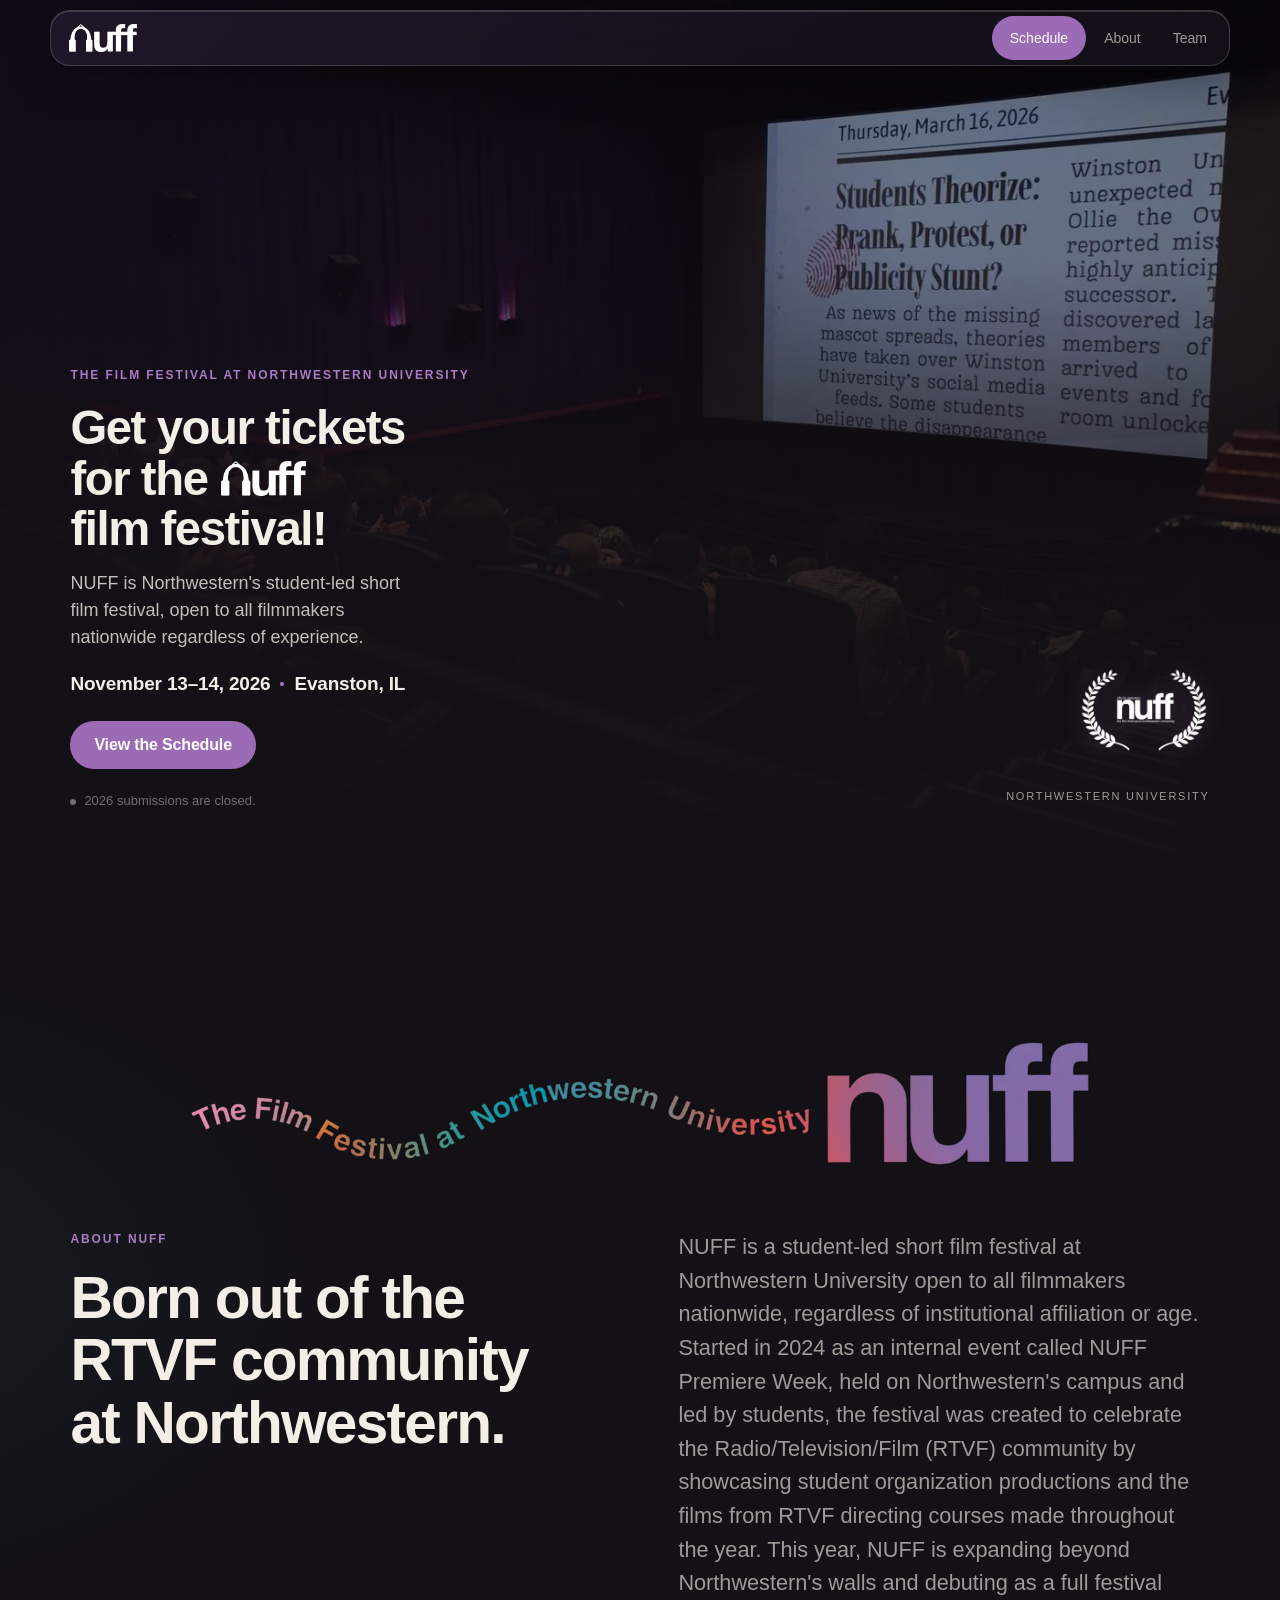
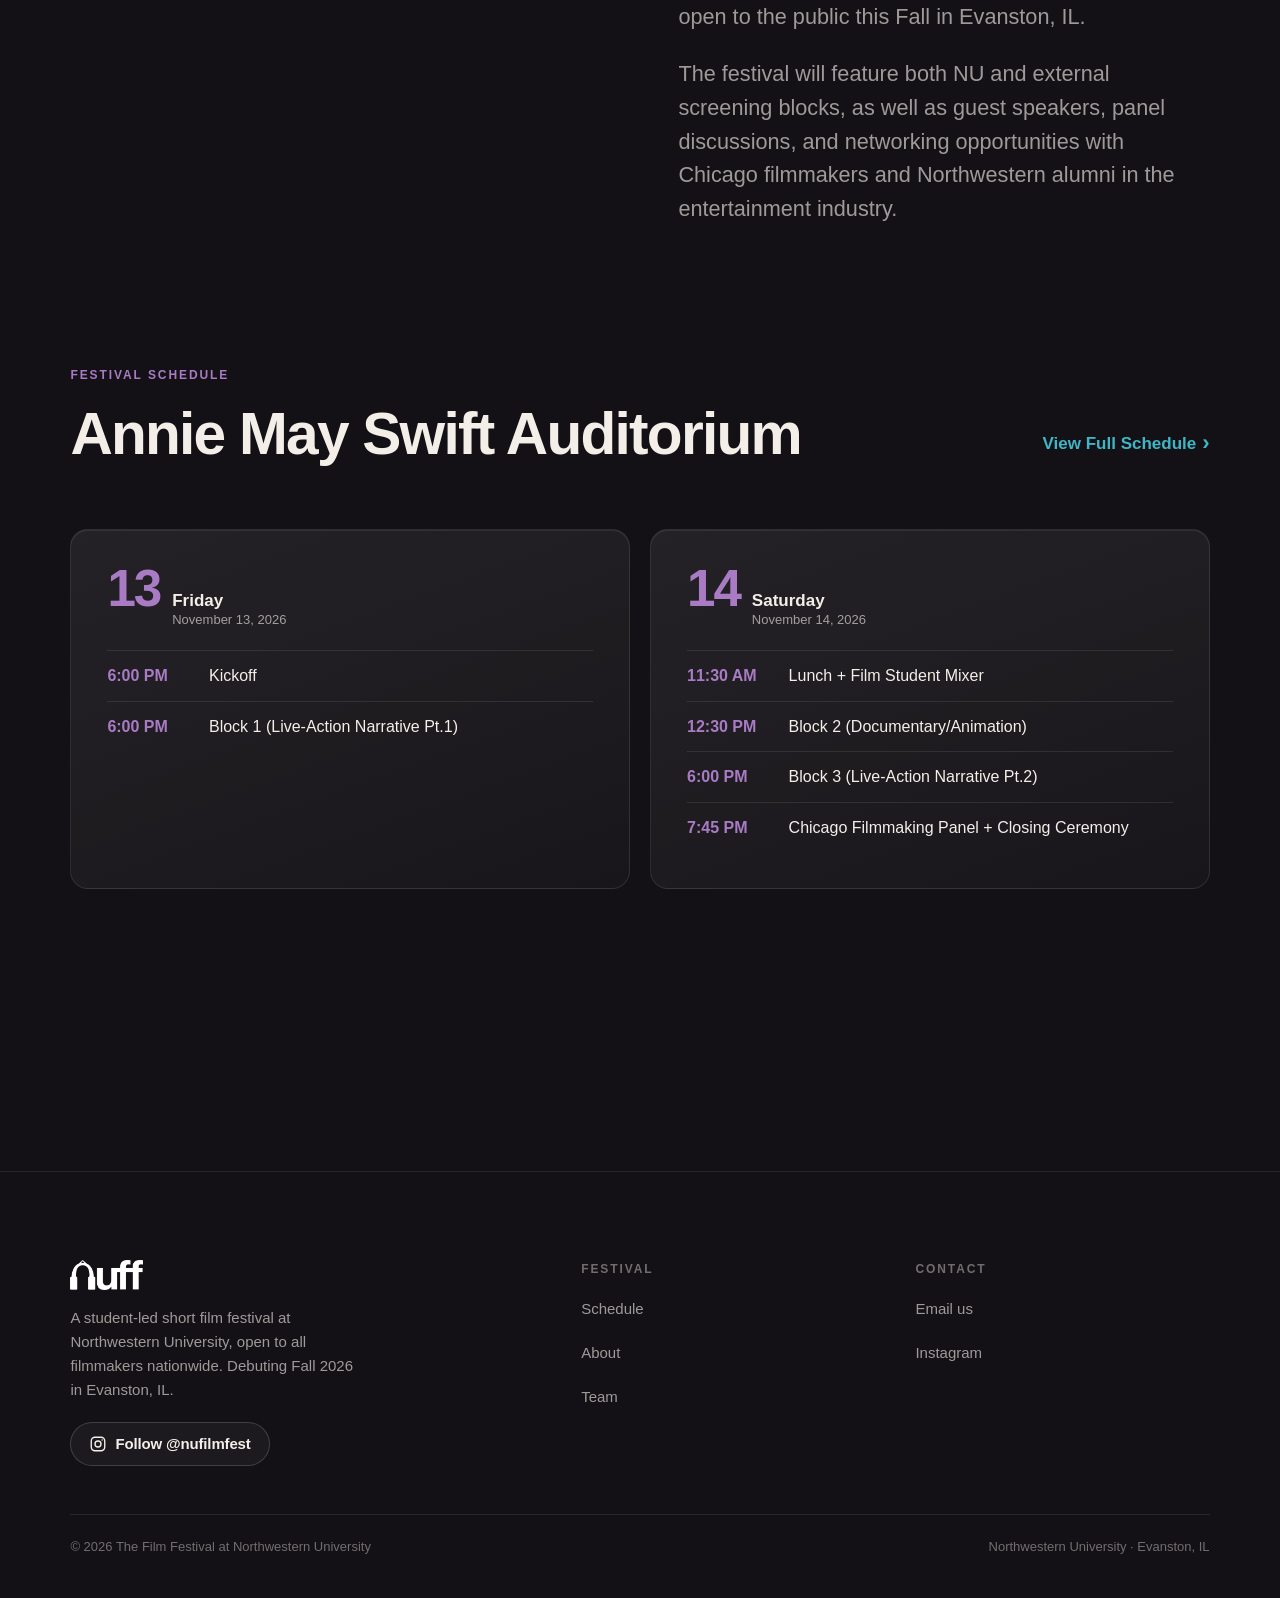
==== index.html @ 453975ce "new schedule updated" ====
<!DOCTYPE html>
<html lang="en">
<head>
  <meta charset="UTF-8">
  <meta name="viewport" content="width=device-width, initial-scale=1, viewport-fit=cover">
  <title>NUFF 2026 | Nov 13–14</title>
  <meta name="description" content="Join us at Northwestern for two days of short films, conversations, and emerging voices. November 13–14, 2026 · Evanston, IL">
  <meta name="theme-color" content="#141116">
  <meta name="color-scheme" content="dark">
  <link rel="canonical" href="https://nufilmfest.com/">
  <meta property="og:type" content="website">
  <meta property="og:site_name" content="NUFF — The Film Festival at Northwestern">
  <meta property="og:title" content="NUFF 2026 | Nov 13–14">
  <meta property="og:description" content="Join us at Northwestern for two days of short films, conversations, and emerging voices. November 13–14, 2026 · Evanston, IL">
  <meta property="og:url" content="https://nufilmfest.com/">
  <meta property="og:image" content="https://nufilmfest.com/assets/img/og-image.jpg">
  <meta property="og:image:width" content="1200">
  <meta property="og:image:height" content="630">
  <meta name="twitter:card" content="summary_large_image">
  <link rel="icon" href="assets/img/favicon.ico" sizes="any">
  <link rel="icon" type="image/png" sizes="32x32" href="assets/img/favicon-32.png">
  <link rel="icon" type="image/png" sizes="16x16" href="assets/img/favicon-16.png">
  <link rel="apple-touch-icon" href="assets/img/apple-touch-icon.png">
  <link rel="stylesheet" href="assets/css/site.css">
  <script>(function(d){d.classList.add('js');setTimeout(function(){if(!d.classList.contains('reveal-ready'))d.classList.add('reveal-safe')},2500)})(document.documentElement);</script>
  <script src="assets/js/site.js" defer></script>
</head>
<body>
<a class="skip-link" href="#main">Skip to content</a>
<header>
  <nav class="site-nav glass" aria-label="Main">
    <a class="nav-logo" href="./" aria-label="NUFF home"><img src="assets/img/nuff-logo-white.png" alt="NUFF" width="68" height="28"></a>
    <ul class="nav-links">
      <li><a href="schedule/" class="nav-cta">Schedule</a></li>
      <li><a href="#about">About</a></li>
      <li><a href="team/">Team</a></li>
    </ul>
    <div class="nav-mobile">
      <a class="nav-cta" href="schedule/">Schedule</a>
      <button class="menu-btn" type="button" aria-expanded="false" aria-controls="menu-panel" aria-label="Open menu"><span class="menu-icon" aria-hidden="true"></span></button>
    </div>
  </nav>
  <div class="menu-panel glass" id="menu-panel" hidden>
    <ul>
      <li><a href="./" aria-current="page">Home</a></li>
      <li><a href="schedule/">Schedule</a></li>
      <li><a href="#about">About</a></li>
      <li><a href="team/">Team</a></li>
    </ul>
  </div>
</header>
<main id="main">
  <section class="hero" aria-labelledby="hero-title">
    <div class="hero-media">
      <picture>
        <source type="image/webp" srcset="assets/img/hero-800.webp 800w, assets/img/hero-1400.webp 1400w, assets/img/hero-2200.webp 2200w" sizes="100vw">
        <img src="assets/img/hero-1400.jpg" alt="" width="1400" height="935" fetchpriority="high" decoding="async">
      </picture>
    </div>
    <div class="wrap hero-inner">
      <div>
        <p class="eyebrow">The Film Festival at Northwestern University</p>
        <h1 class="display" id="hero-title">Get your tickets for the <img class="h1-logo" src="assets/img/nuff-logo-white.png" alt="NUFF" width="268" height="110"> film festival!</h1>
        <p class="lead">NUFF is Northwestern's student-led short film festival, open to all filmmakers nationwide regardless of experience.</p>
        <p class="hero-when"><span>November 13–14, 2026</span><span class="dot" aria-hidden="true"></span><span>Evanston, IL</span></p>
        <div class="btn-row">
          <a class="btn btn-primary" href="schedule/">View the Schedule</a>
        </div>
        <p class="hero-notice">2026 submissions are closed.</p>
      </div>
      <div class="hero-badge" aria-hidden="true">
        <img src="assets/img/nuff-selection-white.png" alt="" width="300" height="300">
        <p>Northwestern University</p>
      </div>
    </div>
  </section>

  <section class="section" id="about" aria-labelledby="about-title">
    <div class="wrap">
      <picture class="reveal">
        <source type="image/webp" srcset="assets/img/ombre-graphic-1400.webp">
        <img class="about-graphic" src="assets/img/ombre-graphic-1400.png" alt="The Film Festival at Northwestern University" width="1400" height="195" loading="lazy" decoding="async">
      </picture>
      <div class="split">
        <div class="reveal">
          <p class="eyebrow">About NUFF</p>
          <h2 class="h2" id="about-title">Born out of the RTVF community at Northwestern.</h2>
        </div>
        <div class="about-copy reveal" style="--i:1">
          <p>NUFF is a student-led short film festival at Northwestern University open to all filmmakers nationwide, regardless of institutional affiliation or age. Started in 2024 as an internal event called NUFF Premiere Week, held on Northwestern's campus and led by students, the festival was created to celebrate the Radio/Television/Film (RTVF) community by showcasing student organization productions and the films from RTVF directing courses made throughout the year. This year, NUFF is expanding beyond Northwestern's walls and debuting as a full festival open to the public this Fall in Evanston, IL.</p>
          <p>The festival will feature both NU and external screening blocks, as well as guest speakers, panel discussions, and networking opportunities with Chicago filmmakers and Northwestern alumni in the entertainment industry.</p>
        </div>
      </div>
    </div>
  </section>

  <section class="section" aria-labelledby="sched-title">
    <div class="wrap">
      <div class="section-head">
        <div class="reveal">
          <p class="eyebrow">Festival Schedule</p>
          <h2 class="h2" id="sched-title">Annie May Swift Auditorium</h2>
        </div>
        <a class="link-arrow reveal" href="schedule/">View Full Schedule</a>
      </div>
      <div class="preview-days">
      <article class="preview-day glass-flat reveal" style="--i:0">
        <h3><span class="date-num">13</span><span class="date-txt">Friday<small>November 13, 2026</small></span></h3>
        <ol class="mini-agenda">
          <li><time>6:00 PM</time><span>Kickoff</span></li>
          <li><time>6:00 PM</time><span>Block 1 (Live-Action Narrative Pt.1)</span></li>
        </ol>
      </article>
      <article class="preview-day glass-flat reveal" style="--i:1">
        <h3><span class="date-num">14</span><span class="date-txt">Saturday<small>November 14, 2026</small></span></h3>
        <ol class="mini-agenda">
          <li><time>11:30 AM</time><span>Lunch + Film Student Mixer</span></li>
          <li><time>12:30 PM</time><span>Block 2 (Documentary/<wbr>Animation)</span></li>
          <li><time>6:00 PM</time><span>Block 3 (Live-Action Narrative Pt.2)</span></li>
          <li><time>7:45 PM</time><span>Chicago Filmmaking Panel + Closing Ceremony</span></li>
        </ol>
      </article>
      </div>
    </div>
  </section>
</main>
<footer class="site-footer">
  <div class="wrap">
    <div class="footer-grid">
      <div class="footer-brand">
        <img src="assets/img/nuff-logo-white.png" alt="NUFF" width="73" height="30" loading="lazy">
        <p>A student-led short film festival at Northwestern University, open to all filmmakers nationwide. Debuting Fall 2026 in Evanston, IL.</p>
        <a class="btn btn-ghost btn-small" href="https://instagram.com/nufilmfest" target="_blank" rel="noopener"><svg class="insta-icon" viewBox="0 0 24 24" fill="none" stroke="currentColor" stroke-width="1.8" aria-hidden="true"><rect x="3" y="3" width="18" height="18" rx="5"/><circle cx="12" cy="12" r="4"/><circle cx="17.5" cy="6.5" r="1" fill="currentColor" stroke="none"/></svg> Follow @nufilmfest</a>
      </div>
      <div class="footer-col">
        <h2>Festival</h2>
        <ul>
          <li><a href="schedule/">Schedule</a></li>
          <li><a href="#about">About</a></li>
          <li><a href="team/">Team</a></li>
        </ul>
      </div>
      <div class="footer-col">
        <h2>Contact</h2>
        <ul>
          <li><a href="mailto:nuff.filmfestival@gmail.com">Email us</a></li>
          <li><a href="https://instagram.com/nufilmfest" target="_blank" rel="noopener">Instagram</a></li>
        </ul>
      </div>
    </div>
    <div class="footer-bottom">
      <p>© 2026 The Film Festival at Northwestern University</p>
      <p>Northwestern University · Evanston, IL</p>
    </div>
  </div>
</footer>
</body>
</html>
---- assets/css/site.css ----
/* ==========================================================================
   NUFF 2026 — shared styles
   Dark purple cinematic identity, liquid glass on selected surfaces only.
   ========================================================================== */

:root {
  --bg:        #141116;
  --bg-2:      #1a1620;
  --surface:   rgba(255,255,255,0.035);
  --surface-2: rgba(255,255,255,0.06);
  --border:    rgba(255,255,255,0.09);
  --border-2:  rgba(255,255,255,0.16);
  --text:      #f3efe8;
  --muted:     rgba(243,239,232,0.62);
  --faint:     rgba(243,239,232,0.42);
  --purple:    #a87bc4;
  --purple-2:  #9B6BB5;
  --purple-dk: #4E2A84;
  --teal:      #3fb6c6;
  --amber:     #F0B020;
  --coral:     #E04545;

  --safe-t: env(safe-area-inset-top, 0px);
  --safe-r: env(safe-area-inset-right, 0px);
  --safe-b: env(safe-area-inset-bottom, 0px);
  --safe-l: env(safe-area-inset-left, 0px);

  --gutter: clamp(20px, 5.5vw, 72px);
  --pad-l: max(var(--gutter), calc(var(--safe-l) + 16px));
  --pad-r: max(var(--gutter), calc(var(--safe-r) + 16px));
  --max: 1180px;

  --nav-h: 56px;
  --nav-top: calc(10px + var(--safe-t));
  --nav-space: calc(var(--nav-top) + var(--nav-h) + 16px);

  --section-y: clamp(72px, 11vw, 150px);
  --radius: 18px;
  --ease: cubic-bezier(.2,.7,.2,1);

  --fs-display: clamp(40px, 7.2vw + 8px, 96px);
  --fs-h1:      clamp(36px, 5.4vw + 8px, 76px);
  --fs-h2:      clamp(30px, 3.8vw + 10px, 60px);
  --fs-h3:      clamp(20px, 1.2vw + 14px, 28px);
  --fs-lead:    clamp(17px, 0.6vw + 14px, 22px);
  --fs-body:    clamp(15px, 0.25vw + 14px, 17px);
}

/* ---------- Base ---------- */
*, *::before, *::after { box-sizing: border-box; }
* { margin: 0; padding: 0; }
html {
  -webkit-text-size-adjust: 100%; text-size-adjust: 100%;
  scroll-padding-top: var(--nav-space);
  background: var(--bg);
}
@media (prefers-reduced-motion: no-preference) { html { scroll-behavior: smooth; } }
body {
  min-height: 100vh; min-height: 100svh;
  color: var(--text);
  font-family: -apple-system, BlinkMacSystemFont, "SF Pro Text", "Helvetica Neue", Helvetica, Arial, sans-serif;
  font-size: var(--fs-body); line-height: 1.6;
  /* Static ambient light: replaces five full-screen animated blobs */
  background:
    radial-gradient(900px 600px at 85% -10%, rgba(155,107,181,0.16), transparent 70%),
    radial-gradient(700px 500px at -10% 40%, rgba(30,158,175,0.07), transparent 70%),
    var(--bg);
  background-repeat: no-repeat;
  -webkit-font-smoothing: antialiased;
}
img, picture, svg { display: block; max-width: 100%; }
img { height: auto; }
a { color: inherit; text-decoration: none; }
button { font: inherit; color: inherit; background: none; border: 0; cursor: pointer; }
:focus-visible { outline: 2px solid var(--purple); outline-offset: 3px; border-radius: 6px; }
.sr-only { position: absolute !important; width: 1px; height: 1px; overflow: hidden; clip: rect(0 0 0 0); white-space: nowrap; }
.skip-link {
  position: absolute; left: 12px; top: -60px; z-index: 1000;
  background: var(--purple-dk); color: #fff; padding: 12px 16px; border-radius: 10px;
}
.skip-link:focus { top: calc(12px + var(--safe-t)); }
.nowrap { white-space: nowrap; }

.wrap { max-width: calc(var(--max) + 2 * var(--gutter)); margin: 0 auto; padding-left: var(--pad-l); padding-right: var(--pad-r); }
.section { padding-top: var(--section-y); padding-bottom: var(--section-y); position: relative; }
.section + .section { padding-top: 0; }
.hairline { border-top: 1px solid var(--border); }

/* ---------- Type ---------- */
.eyebrow {
  font-size: 12px; letter-spacing: 0.16em; text-transform: uppercase;
  color: var(--purple); margin-bottom: 18px; font-weight: 600;
}
.display, .h1, .h2, .h3 { font-weight: 600; letter-spacing: -0.03em; text-wrap: balance; }
.display { font-size: var(--fs-display); line-height: 1.02; }
.h1 { font-size: var(--fs-h1); line-height: 1.04; }
.h2 { font-size: var(--fs-h2); line-height: 1.06; }
.h3 { font-size: var(--fs-h3); line-height: 1.2; letter-spacing: -0.015em; }
.lead { font-size: var(--fs-lead); line-height: 1.5; color: var(--muted); max-width: 40ch; text-wrap: pretty; }
.muted { color: var(--muted); }
.grad-text {
  background: linear-gradient(100deg, #f3efe8 10%, #cdb2e0 55%, #8fd3dc 100%);
  -webkit-background-clip: text; background-clip: text; color: transparent;
}

/* ---------- Buttons ---------- */
.btn {
  display: inline-flex; align-items: center; justify-content: center; gap: 8px;
  min-height: 48px; padding: 0 24px; border-radius: 999px;
  font-size: 16px; font-weight: 600; letter-spacing: -0.01em; white-space: nowrap;
  transition: transform .2s var(--ease), background-color .2s ease, border-color .2s ease, color .2s ease;
}
.btn:active { transform: scale(.98); }
.btn-primary { background: var(--purple-2); color: #fff; }
.btn-primary:hover { background: #b38ad0; }
.btn-ghost { border: 1px solid var(--border-2); background: rgba(255,255,255,0.04); color: var(--text); }
.btn-ghost:hover { border-color: rgba(255,255,255,0.32); background: rgba(255,255,255,0.08); }
.btn-small { min-height: 44px; padding: 0 18px; font-size: 15px; }
.btn[aria-disabled="true"] { opacity: .55; cursor: default; pointer-events: none; }
.link-arrow {
  display: inline-flex; align-items: center; gap: 6px; min-height: 44px;
  color: var(--teal); font-weight: 600; font-size: 17px;
}
.link-arrow::after { content: "›"; font-size: 1.3em; line-height: 1; transition: transform .2s var(--ease); }
.link-arrow:hover::after { transform: translateX(3px); }
.btn-row { display: flex; flex-wrap: wrap; gap: 12px; }

/* ---------- Glass (used sparingly: nav, menu, day tabs, filters, key panels) ---------- */
.glass {
  background: linear-gradient(135deg, rgba(255,255,255,0.10), rgba(255,255,255,0.04));
  border: 1px solid rgba(255,255,255,0.16);
  box-shadow: inset 0 1px 0 rgba(255,255,255,0.14), 0 10px 40px rgba(0,0,0,0.35);
  -webkit-backdrop-filter: blur(20px) saturate(160%);
  backdrop-filter: blur(20px) saturate(160%);
}
/* Panels that sit over plain backgrounds don't need a live blur */
.glass-flat {
  background: linear-gradient(160deg, rgba(255,255,255,0.075), rgba(255,255,255,0.025));
  border: 1px solid var(--border);
  box-shadow: inset 0 1px 0 rgba(255,255,255,0.07);
}
@supports not ((backdrop-filter: blur(1px)) or (-webkit-backdrop-filter: blur(1px))) {
  .glass { background: rgba(32,26,40,0.94); }
}

/* ---------- Navigation ---------- */
.site-nav {
  position: fixed; z-index: 900;
  top: var(--nav-top);
  left: calc(12px + var(--safe-l)); right: calc(12px + var(--safe-r));
  max-width: 1180px; margin: 0 auto;
  height: var(--nav-h); border-radius: 20px;
  display: flex; align-items: center; justify-content: space-between; gap: 12px;
  padding: 0 8px 0 18px;
  background: linear-gradient(135deg, rgba(40,32,48,0.62), rgba(28,22,34,0.52));
}
.nav-logo { display: inline-flex; align-items: center; min-height: 44px; flex-shrink: 0; }
.nav-logo img { height: 28px; width: auto; }
.nav-links { display: flex; align-items: center; gap: 4px; list-style: none; }
.nav-links a {
  display: inline-flex; align-items: center; min-height: 44px; padding: 0 14px;
  border-radius: 999px; font-size: 14px; font-weight: 500; color: var(--muted);
  transition: color .2s ease, background-color .2s ease;
}
.nav-links a:hover { color: var(--text); background: rgba(255,255,255,0.06); }
.nav-links a[aria-current="page"] { color: var(--text); background: rgba(255,255,255,0.10); }
.nav-links a.nav-cta { background: var(--purple-2); color: #fff; padding: 0 18px; margin-left: 6px; }
.nav-links a.nav-cta:hover { background: #b38ad0; }
.nav-links a.nav-cta[aria-current="page"] { box-shadow: 0 0 0 2px rgba(255,255,255,0.55) inset; }

.nav-mobile { display: none; align-items: center; gap: 6px; }
.nav-mobile .nav-cta {
  display: inline-flex; align-items: center; min-height: 44px; padding: 0 16px;
  border-radius: 999px; background: var(--purple-2); color: #fff; font-size: 14px; font-weight: 600;
}
.nav-mobile .nav-cta[aria-current="page"] { box-shadow: 0 0 0 2px rgba(255,255,255,0.55) inset; }
.menu-btn {
  width: 44px; height: 44px; border-radius: 999px;
  display: inline-grid; place-items: center;
}
.menu-btn:hover { background: rgba(255,255,255,0.08); }
.menu-icon { width: 18px; height: 12px; position: relative; }
.menu-icon::before, .menu-icon::after {
  content: ""; position: absolute; left: 0; right: 0; height: 1.75px; border-radius: 2px; background: var(--text);
  transition: transform .25s var(--ease), top .25s var(--ease);
}
.menu-icon::before { top: 2px; }
.menu-icon::after  { top: 9px; }
.menu-btn[aria-expanded="true"] .menu-icon::before { top: 5px; transform: rotate(45deg); }
.menu-btn[aria-expanded="true"] .menu-icon::after  { top: 5px; transform: rotate(-45deg); }

.menu-panel {
  position: fixed; z-index: 899;
  top: calc(var(--nav-top) + var(--nav-h) + 8px);
  left: calc(12px + var(--safe-l)); right: calc(12px + var(--safe-r));
  border-radius: 20px; padding: 8px;
  background: rgba(30,24,38,0.9);
  max-height: calc(100svh - var(--nav-top) - var(--nav-h) - 24px); overflow-y: auto;
}
.menu-panel[hidden] { display: none; }
.menu-panel ul { list-style: none; }
.menu-panel a {
  display: flex; align-items: center; justify-content: space-between;
  min-height: 52px; padding: 0 16px; border-radius: 14px; font-size: 19px; font-weight: 600; letter-spacing: -0.01em;
}
.menu-panel a:hover, .menu-panel a:focus-visible { background: rgba(255,255,255,0.07); }
.menu-panel a[aria-current="page"] { background: rgba(155,107,181,0.2); }
.menu-panel a[aria-current="page"]::after { content: "Current"; font-size: 12px; font-weight: 500; color: var(--purple); letter-spacing: .04em; }
.menu-panel .menu-foot { border-top: 1px solid var(--border); margin-top: 8px; padding: 12px 16px 6px; font-size: 14px; color: var(--muted); }
.menu-panel .menu-foot a { display: inline; min-height: 0; padding: 0; font-size: 14px; font-weight: 600; color: var(--teal); }
.menu-panel .menu-foot a:hover { background: none; }

@media (max-width: 760px) {
  .nav-links { display: none; }
  .nav-mobile { display: flex; }
  .site-nav { padding: 0 6px 0 14px; }
  .nav-logo img { height: 24px; }
}
@media (min-width: 761px) { .menu-panel { display: none !important; } }

/* ---------- Reveal (cascade). Content stays visible without JS or if JS fails. ---------- */
.js .reveal { opacity: 0; transform: translateY(28px); transition: opacity .8s var(--ease), transform .8s var(--ease); transition-delay: calc(var(--i, 0) * 80ms); }
.js .reveal.in, .reveal-safe .reveal { opacity: 1; transform: none; }
@media (prefers-reduced-motion: reduce) {
  .js .reveal { transform: none; transition: opacity .3s ease; transition-delay: 0ms; }
  .btn, .link-arrow::after, .menu-icon::before, .menu-icon::after { transition: none; }
}

/* ---------- Page header (sub pages) ---------- */
.page-head { padding-top: calc(var(--nav-space) + clamp(40px, 7vw, 96px)); padding-bottom: clamp(36px, 6vw, 72px); }
.page-head .lead { margin-top: 20px; }

/* ---------- Home: hero ---------- */
.hero {
  position: relative; isolation: isolate;
  min-height: 100vh; min-height: 100svh;
  display: flex; align-items: flex-end;
  padding-top: var(--nav-space);
  padding-bottom: calc(clamp(40px, 7vw, 88px) + var(--safe-b));
  overflow: clip;
}
.hero-media { position: absolute; inset: 0; z-index: -2; }
.hero-media img { width: 100%; height: 100%; object-fit: cover; object-position: 60% 30%; }
.hero::before {
  content: ""; position: absolute; inset: 0; z-index: -1;
  background:
    linear-gradient(to top, var(--bg) 0%, rgba(20,17,22,0.86) 32%, rgba(20,14,28,0.45) 70%, rgba(20,14,28,0.35) 100%),
    linear-gradient(to right, rgba(20,14,28,0.7), rgba(20,14,28,0) 70%);
}
.hero-inner { width: 100%; display: grid; grid-template-columns: 1fr auto; align-items: end; gap: 40px; }
.hero h1 { max-width: 13ch; }
.hero .lead { margin-top: 22px; color: rgba(243,239,232,0.78); max-width: 34ch; }
.hero-when {
  display: inline-flex; flex-wrap: wrap; align-items: center; gap: 4px 10px;
  margin-top: 26px; font-size: clamp(16px, 0.5vw + 14px, 19px); font-weight: 600; letter-spacing: -0.01em;
}
.hero-when .dot { width: 4px; height: 4px; border-radius: 50%; background: var(--purple); }
.hero .btn-row { margin-top: 30px; }
.hero-notice { margin-top: 22px; font-size: 13px; color: var(--faint); display: flex; align-items: center; gap: 8px; }
.hero-notice::before { content: ""; width: 6px; height: 6px; border-radius: 50%; background: var(--faint); }
.hero-badge { text-align: right; padding-bottom: 6px; }
.hero-badge img { width: 132px; margin-left: auto; filter: drop-shadow(0 0 12px rgba(155,107,181,0.35)); }
.hero-badge p { margin-top: 12px; font-size: 11px; letter-spacing: .16em; text-transform: uppercase; color: var(--muted); }
@media (max-width: 760px) {
  .hero { min-height: 92vh; min-height: 92svh; }
  .hero-inner { grid-template-columns: 1fr; }
  .hero-badge { display: none; }
  .hero .btn-row .btn { flex: 1 1 100%; }
}
@media (max-height: 520px) and (orientation: landscape) {
  .hero { min-height: 0; }
}

/* ---------- Home: blocks ---------- */
.split { display: grid; grid-template-columns: 1fr 1fr; gap: clamp(32px, 6vw, 96px); align-items: start; }
@media (max-width: 860px) { .split { grid-template-columns: 1fr; } }
.section-head { display: flex; justify-content: space-between; align-items: end; gap: 24px; flex-wrap: wrap; margin-bottom: clamp(36px, 5vw, 64px); }
.section-head .lead { margin-top: 16px; }

.preview-days { display: grid; grid-template-columns: 1fr 1fr; gap: 20px; }
@media (max-width: 860px) { .preview-days { grid-template-columns: 1fr; } }
.preview-day { border-radius: var(--radius); padding: clamp(22px, 3vw, 36px); }
.preview-day h3 { display: flex; align-items: baseline; gap: 12px; margin-bottom: 22px; }
.preview-day h3 .date-num { font-size: clamp(44px, 4vw, 64px); line-height: .9; color: var(--purple); font-weight: 600; letter-spacing: -0.04em; }
.preview-day h3 .date-txt { display: flex; flex-direction: column; font-size: 17px; line-height: 1.25; }
.preview-day h3 .date-txt small { font-size: 13px; color: var(--muted); font-weight: 400; }
.mini-agenda { list-style: none; display: flex; flex-direction: column; }
.mini-agenda li { display: grid; grid-template-columns: 5.6em minmax(0, 1fr); gap: 12px; padding: 12px 0; border-top: 1px solid var(--border); font-size: 16px; }
.mini-agenda time { color: var(--purple); font-variant-numeric: tabular-nums; font-weight: 600; white-space: nowrap; }
.mini-agenda .tag { display: block; font-size: 12px; color: var(--faint); letter-spacing: .04em; margin-top: 2px; }

.stat-line { display: grid; grid-template-columns: repeat(3, max-content); gap: clamp(28px, 6vw, 72px); margin-top: 36px; }
.stat-line div { display: flex; flex-direction: column; }
.stat-line strong { font-size: clamp(44px, 5vw, 72px); line-height: 1; font-weight: 600; letter-spacing: -0.04em; }
.stat-line span { color: var(--muted); font-size: 15px; margin-top: 6px; }

.about-graphic { width: 100%; max-width: 900px; margin-bottom: clamp(36px, 5vw, 64px); }
.about-copy p { color: var(--muted); font-size: var(--fs-lead); line-height: 1.55; text-wrap: pretty; }
.about-copy p + p { margin-top: 1.1em; }
.about-copy strong { color: var(--text); font-weight: 600; }

.avatars { display: flex; margin: 28px 0 8px; }
.avatars img { width: 56px; height: 70px; border-radius: 14px; object-fit: cover; border: 2px solid var(--bg); margin-left: -12px; background: #2a2330; }
.avatars img:first-child { margin-left: 0; }
@media (max-width: 480px) { .avatars img { width: 42px; height: 53px; margin-left: -9px; border-radius: 11px; } }

.insta-band {
  border-radius: calc(var(--radius) + 6px); padding: clamp(32px, 6vw, 72px);
  display: grid; grid-template-columns: 1fr auto; gap: 28px; align-items: center;
  background:
    radial-gradient(600px 300px at 0% 0%, rgba(155,107,181,0.28), transparent 70%),
    radial-gradient(500px 300px at 100% 100%, rgba(63,182,198,0.16), transparent 70%),
    rgba(255,255,255,0.03);
  border: 1px solid var(--border);
}
.insta-band .lead { margin-top: 14px; }
@media (max-width: 760px) { .insta-band { grid-template-columns: 1fr; } .insta-band .btn { width: 100%; } }
.insta-icon { width: 18px; height: 18px; }

.closed-card { border-radius: var(--radius); padding: clamp(24px, 4vw, 44px); }
.closed-card .h3 { margin-bottom: 12px; }
.faq { margin-top: 24px; border-top: 1px solid var(--border); }
.faq details { border-bottom: 1px solid var(--border); }
.faq summary {
  list-style: none; cursor: pointer; min-height: 56px; display: flex; align-items: center; justify-content: space-between; gap: 16px;
  font-size: 17px; font-weight: 500; padding: 12px 0;
}
.faq summary::-webkit-details-marker { display: none; }
.faq summary::after { content: "+"; font-size: 22px; color: var(--muted); transition: transform .2s ease; }
.faq details[open] summary::after { transform: rotate(45deg); }
.faq details p { color: var(--muted); padding: 0 0 18px; max-width: 62ch; }
.faq a, .closed-card a.inline { color: var(--teal); }

/* ---------- Schedule page ---------- */
.day-tabs {
  display: inline-flex; padding: 5px; border-radius: 999px; gap: 4px;
  position: sticky; top: calc(var(--nav-top) + var(--nav-h) + 10px); z-index: 50;
}
.no-js .day-tabs, html:not(.js) .day-tabs { display: none; }
.day-tab {
  min-height: 48px; padding: 0 clamp(16px, 3vw, 28px); border-radius: 999px;
  display: inline-flex; flex-direction: column; justify-content: center; align-items: flex-start; line-height: 1.15;
  font-weight: 600; font-size: 16px; color: var(--muted);
  transition: background-color .25s ease, color .25s ease;
}
.day-tab small { font-size: 12px; font-weight: 500; opacity: .8; }
.day-tab[aria-selected="true"] { background: var(--purple-2); color: #fff; box-shadow: 0 4px 18px rgba(155,107,181,0.4); }
.day-tab:not([aria-selected="true"]):hover { color: var(--text); background: rgba(255,255,255,0.07); }
.day-panel { padding-top: clamp(28px, 4vw, 48px); }
.js .day-panel[hidden] { display: none; }
.day-title { margin-bottom: clamp(24px, 4vw, 40px); }
.day-title .muted { font-weight: 400; }

.agenda { list-style: none; position: relative; }
.agenda::before {
  content: ""; position: absolute; top: 8px; bottom: 8px; left: calc(var(--time-col) + 15px); width: 1px;
  background: linear-gradient(to bottom, rgba(155,107,181,0.6), rgba(155,107,181,0.08));
}
.agenda { --time-col: clamp(88px, 12vw, 150px); }
.agenda > li { display: grid; grid-template-columns: var(--time-col) 32px minmax(0, 1fr); padding-bottom: clamp(18px, 2.4vw, 28px); }
.agenda-time { text-align: right; padding-top: 18px; font-variant-numeric: tabular-nums; }
.agenda-time strong { display: block; font-size: clamp(18px, 1.2vw + 12px, 26px); font-weight: 600; letter-spacing: -0.02em; line-height: 1.1; }
.agenda-time span { display: block; font-size: 13px; color: var(--faint); margin-top: 4px; }
.agenda-dot { position: relative; }
.agenda-dot::before {
  content: ""; position: absolute; top: 26px; left: 50%; width: 11px; height: 11px; margin-left: -5.5px; border-radius: 50%;
  background: var(--bg); border: 2px solid var(--purple);
}
.agenda .is-screening .agenda-dot::before { background: var(--purple); box-shadow: 0 0 0 5px rgba(155,107,181,0.18); }
.event { border-radius: var(--radius); padding: clamp(18px, 2.6vw, 30px); }
.event.minor { padding-top: 16px; padding-bottom: 16px; background: transparent; border-color: transparent; box-shadow: none; }
.event-type {
  display: inline-block; font-size: 11px; font-weight: 600; letter-spacing: .14em; text-transform: uppercase;
  color: var(--purple); margin-bottom: 8px;
}
.event-type.t-social { color: var(--teal); }
.event-type.t-panel { color: var(--amber); }
.event-type.t-doors { color: var(--faint); }
.event h3 { font-size: clamp(20px, 1.2vw + 15px, 28px); font-weight: 600; letter-spacing: -0.02em; line-height: 1.2; }
.event .venue { color: var(--muted); font-size: 15px; margin-top: 6px; }
.event .note { color: var(--muted); font-size: 15px; margin-top: 10px; }
.event .tbd {
  display: inline-block; font-size: 12px; font-weight: 600; letter-spacing: .06em; text-transform: uppercase;
  color: var(--amber); background: rgba(240,176,32,0.1); border: 1px solid rgba(240,176,32,0.25);
  border-radius: 6px; padding: 2px 8px; margin-top: 12px;
}
.event-films { list-style: none; margin-top: 18px; border-top: 1px solid var(--border); }
.event-films li { border-bottom: 1px solid var(--border); }
.event-films a { display: flex; align-items: center; min-height: 46px; padding: 8px 0; gap: 6px; flex-wrap: wrap; font-size: 16px; }
.event-films a:hover .ft { color: #fff; text-decoration: underline; text-underline-offset: 3px; }
.event-films .fd { color: var(--muted); }
.event-actions { display: flex; flex-wrap: wrap; gap: 10px 16px; align-items: center; margin-top: 20px; }
.event-actions .ticket-note { font-size: 13px; color: var(--faint); }

@media (max-width: 560px) {
  .agenda { --time-col: 0px; }
  .agenda::before { left: 7px; }
  .agenda > li { grid-template-columns: 16px minmax(0, 1fr); column-gap: 14px; }
  .agenda-time { grid-column: 2; text-align: left; padding-top: 0; display: flex; align-items: baseline; gap: 8px; margin-bottom: 8px; }
  .agenda-time strong { font-size: 18px; display: inline; }
  .agenda-time span { display: inline; margin: 0; }
  .agenda-dot { grid-column: 1; grid-row: 1 / span 2; }
  .agenda-dot::before { top: 6px; left: 0; margin-left: 2px; }
  .event { grid-column: 2; }
  .event.minor { padding: 0 0 4px; }
  .day-tabs { display: flex; width: 100%; }
  .day-tab { flex: 1; align-items: center; }
}

.venue-card { border-radius: calc(var(--radius) + 4px); overflow: hidden; display: grid; grid-template-columns: 1fr 1.2fr; }
.venue-info { padding: clamp(24px, 4vw, 48px); }
.venue-info address { font-style: normal; color: var(--muted); margin: 14px 0 24px; font-size: 17px; line-height: 1.5; }
.venue-info dl { display: grid; grid-template-columns: auto 1fr; gap: 8px 16px; margin-bottom: 24px; font-size: 15px; }
.venue-info dt { color: var(--faint); }
.map-slot { position: relative; min-height: 320px; background: #1d1824; }
.map-slot iframe { position: absolute; inset: 0; width: 100%; height: 100%; border: 0; filter: invert(0.9) hue-rotate(200deg) saturate(0.4); }
.map-slot .map-load {
  position: absolute; inset: 0; display: grid; place-items: center; text-align: center; gap: 12px; padding: 24px;
  background: radial-gradient(circle at 50% 45%, rgba(155,107,181,0.18), transparent 60%);
}
@media (max-width: 860px) { .venue-card { grid-template-columns: 1fr; } .map-slot { min-height: 260px; } }

/* ---------- Films page ---------- */
.filters { display: flex; gap: 6px; padding: 5px; border-radius: 999px; width: max-content; max-width: 100%; overflow-x: auto; scrollbar-width: none; }
.filters::-webkit-scrollbar { display: none; }
.html-nojs-hide { }
html:not(.js) .filters { display: none; }
.filter {
  min-height: 44px; padding: 0 18px; border-radius: 999px; white-space: nowrap;
  font-size: 15px; font-weight: 600; color: var(--muted);
  transition: background-color .2s ease, color .2s ease;
}
.filter[aria-pressed="true"] { background: var(--purple-2); color: #fff; }
.filter:not([aria-pressed="true"]):hover { color: var(--text); background: rgba(255,255,255,0.07); }
@media (max-width: 560px) { .filters { border-radius: 18px; flex-wrap: wrap; width: 100%; } .filter { flex: 1 1 auto; } }

.block-group { padding-top: clamp(40px, 6vw, 80px); }
.block-group[hidden] { display: none; }
.block-head { display: flex; flex-wrap: wrap; justify-content: space-between; align-items: end; gap: 8px 24px; margin-bottom: clamp(20px, 3vw, 32px); padding-bottom: 16px; border-bottom: 1px solid var(--border); }
.block-head p { color: var(--muted); margin-top: 6px; }
.poster-grid { display: grid; grid-template-columns: repeat(auto-fill, minmax(min(100%, 200px), 1fr)); gap: clamp(16px, 2.4vw, 28px); list-style: none; }
@media (max-width: 560px) { .poster-grid { grid-template-columns: repeat(2, minmax(0, 1fr)); gap: 14px; } }
.film-card { display: flex; flex-direction: column; }
.poster {
  position: relative; aspect-ratio: 2 / 3; border-radius: 14px; overflow: hidden;
  display: flex; flex-direction: column; justify-content: space-between; padding: 14px;
  border: 1px solid rgba(255,255,255,0.1);
  background: var(--poster, linear-gradient(160deg, #4E2A84, #1a1420));
  box-shadow: 0 14px 40px rgba(0,0,0,0.35);
  transition: transform .4s var(--ease);
}
.film-card:hover .poster { transform: translateY(-4px); }
.poster::after {
  content: ""; position: absolute; inset: 0; pointer-events: none;
  background: linear-gradient(to top, rgba(10,8,14,0.55), transparent 55%), radial-gradient(120% 60% at 50% 0%, rgba(255,255,255,0.10), transparent 60%);
}
.poster .p-mark { width: 44px; opacity: .85; position: relative; z-index: 1; }
.poster .p-title {
  position: relative; z-index: 1; font-size: clamp(17px, 1.2vw + 10px, 24px); line-height: 1.05; font-weight: 700;
  letter-spacing: -0.02em; overflow-wrap: break-word; text-wrap: balance; color: #fff;
}
.poster .p-tag { position: relative; z-index: 1; font-size: 10px; letter-spacing: .14em; text-transform: uppercase; color: rgba(255,255,255,0.7); margin-top: 8px; }
.film-card h3 { margin-top: 14px; font-size: 17px; font-weight: 600; letter-spacing: -0.01em; line-height: 1.3; overflow-wrap: break-word; }
.film-card .by { color: var(--muted); font-size: 15px; margin-top: 2px; }
.film-card .when { margin-top: 6px; font-size: 13px; color: var(--faint); }
.film-card .when a { color: var(--teal); display: inline-flex; min-height: 44px; align-items: center; font-weight: 600; }
.p1 { --poster: linear-gradient(160deg, #5b2f93 0%, #2a1840 60%, #161019 100%); }
.p2 { --poster: linear-gradient(160deg, #1d6b78 0%, #1d2a3a 60%, #141016 100%); }
.p3 { --poster: linear-gradient(160deg, #8a3c6a 0%, #3a1a33 60%, #151015 100%); }
.p4 { --poster: linear-gradient(160deg, #7a5a16 0%, #3a2a1a 55%, #141016 100%); }
.p5 { --poster: linear-gradient(160deg, #3b3f8f 0%, #201c3f 60%, #141016 100%); }

/* ---------- Team page ---------- */
.team-grid { display: grid; grid-template-columns: repeat(4, minmax(0, 1fr)); gap: clamp(16px, 2.4vw, 32px); list-style: none; }
@media (max-width: 900px) { .team-grid { grid-template-columns: repeat(3, minmax(0, 1fr)); } }
@media (max-width: 640px) { .team-grid { grid-template-columns: repeat(2, minmax(0, 1fr)); gap: 16px 12px; } }
.member .photo { aspect-ratio: 4 / 5; border-radius: 16px; overflow: hidden; background: linear-gradient(160deg, #2a2131, #1a1520); border: 1px solid var(--border); }
.member .photo img { width: 100%; height: 100%; object-fit: cover; }
.member figcaption { padding-top: 14px; }
.member .name { font-size: clamp(16px, 0.6vw + 13px, 19px); font-weight: 600; letter-spacing: -0.01em; line-height: 1.25; }
.member .role { font-size: 14px; color: var(--muted); margin-top: 3px; line-height: 1.4; }

/* ---------- Footer ---------- */
.site-footer { border-top: 1px solid var(--border); padding-top: clamp(48px, 7vw, 88px); padding-bottom: calc(40px + var(--safe-b)); margin-top: var(--section-y); }
.footer-grid { display: grid; grid-template-columns: 1.6fr 1fr 1fr; gap: 40px; }
@media (max-width: 760px) { .footer-grid { grid-template-columns: 1fr 1fr; } .footer-brand { grid-column: 1 / -1; } }
.footer-brand img { height: 30px; width: auto; }
.footer-brand p { color: var(--muted); margin-top: 16px; max-width: 34ch; font-size: 15px; }
.footer-brand .btn { margin-top: 20px; }
.footer-col h2 { font-size: 12px; letter-spacing: .16em; text-transform: uppercase; color: var(--faint); font-weight: 600; margin-bottom: 8px; }
.footer-col ul { list-style: none; }
.footer-col a { display: inline-flex; align-items: center; min-height: 44px; color: var(--muted); font-size: 15px; overflow-wrap: anywhere; }
.footer-col a:hover { color: var(--text); }
.footer-bottom { margin-top: 48px; padding-top: 22px; border-top: 1px solid var(--border); display: flex; flex-wrap: wrap; justify-content: space-between; gap: 8px 24px; font-size: 13px; color: var(--faint); }

/* Narrowest phones: date and place on their own lines, no dangling separator */
@media (max-width: 360px) {
  .hero-when { flex-direction: column; align-items: flex-start; }
  .hero-when .dot { display: none; }
}
.event-films li { padding: 11px 0; font-size: 16px; }
.event-films .ft { color: var(--text); }
.h1-logo { display: inline-block; height: 0.74em; width: auto; vertical-align: -0.02em; margin: 0 0.04em; }

.mini-agenda span, .event h3, .day-title { overflow-wrap: break-word; }

/* Hero text stays in the lower-left half */
.hero h1.display { font-size: clamp(30px, 2.6vw + 14px, 56px); line-height: 1.06; max-width: 15ch; }
.hero-inner > div:first-child { max-width: min(620px, 50vw); }
.hero .lead { font-size: clamp(15px, 0.4vw + 13px, 18px); margin-top: 16px; }
.hero-when { margin-top: 18px; }
.hero .btn-row { margin-top: 22px; }
@media (max-width: 760px) {
  .hero-inner > div:first-child { max-width: none; }
  .hero h1.display { font-size: clamp(28px, 7.4vw, 36px); }
}

/* Centered ombre graphic */
picture:has(> .about-graphic) { display: block; }
.about-graphic { margin-left: auto; margin-right: auto; }
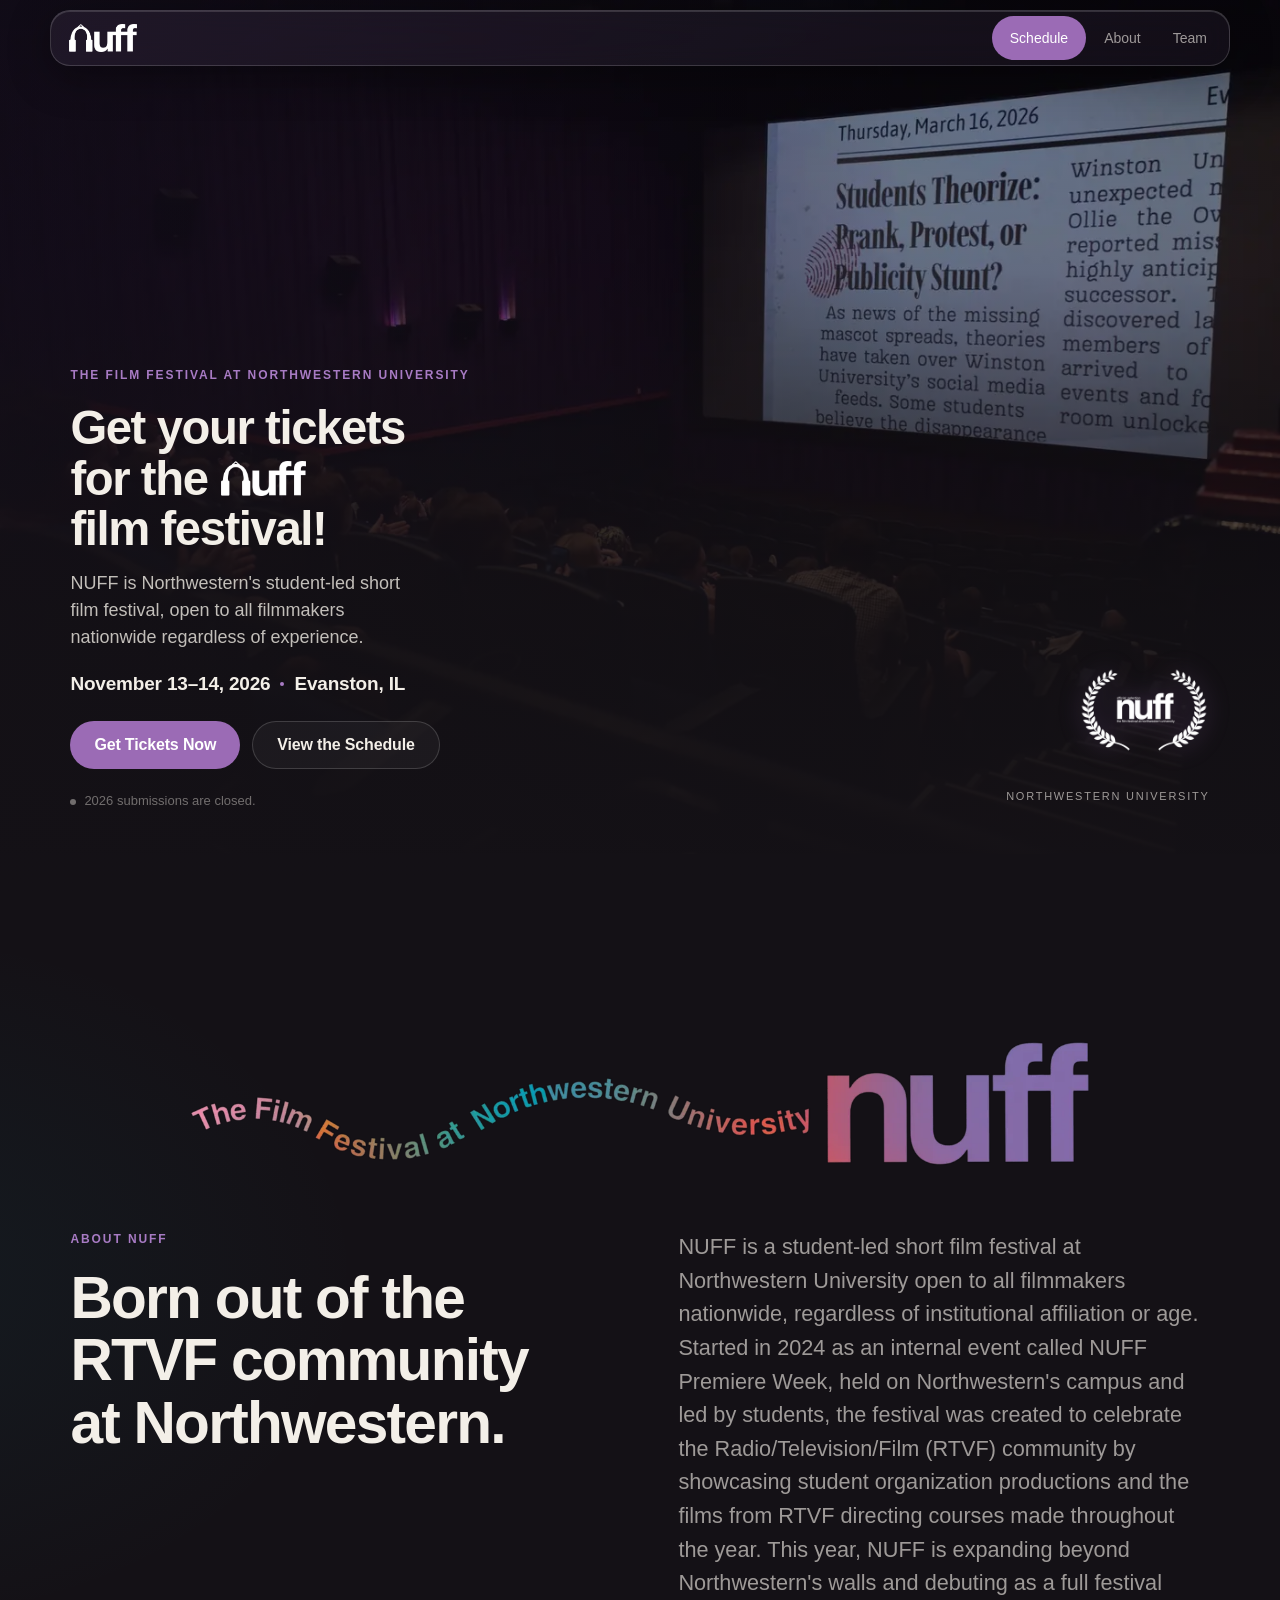
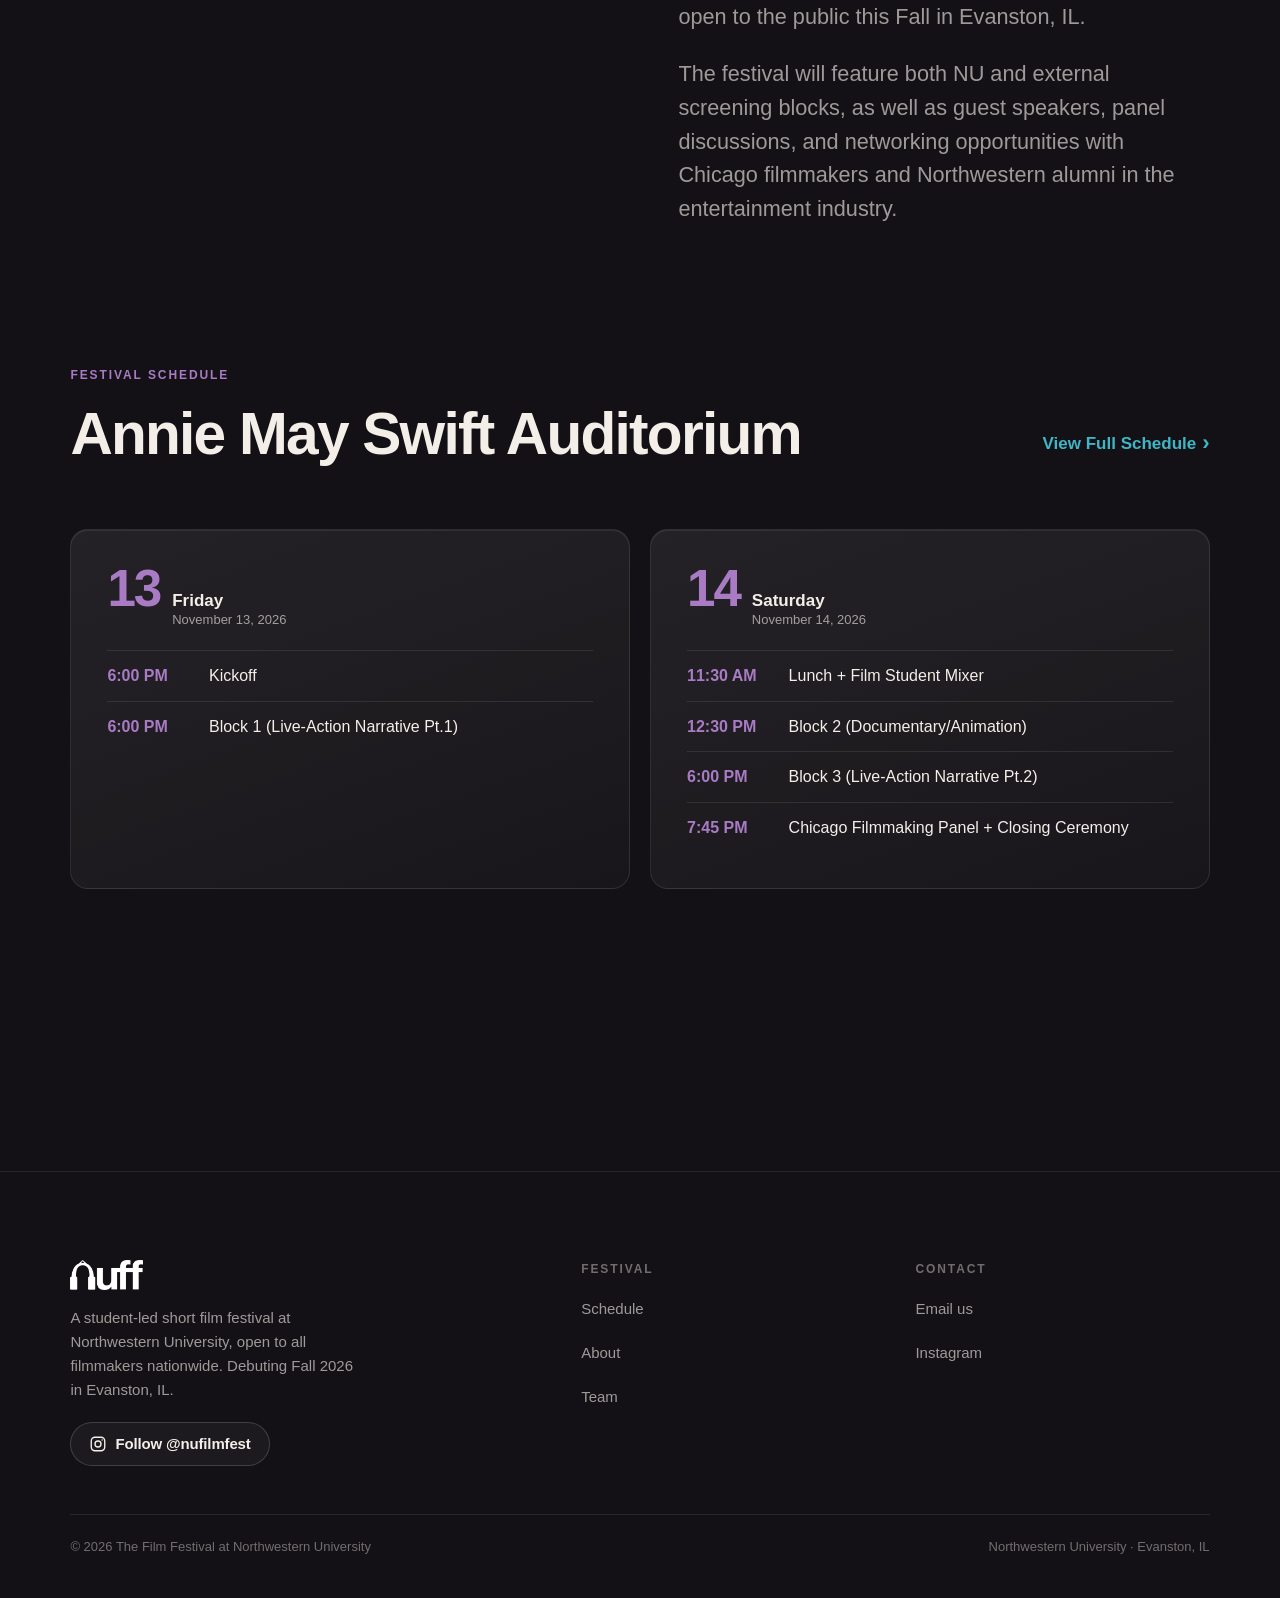
==== commit 1a367712: "new button added" ====
--- a/index.html
+++ b/index.html
@@ -29,23 +29,23 @@
 <a class="skip-link" href="#main">Skip to content</a>
 <header>
   <nav class="site-nav glass" aria-label="Main">
-    <a class="nav-logo" href="./" aria-label="NUFF home"><img src="assets/img/nuff-logo-white.png" alt="NUFF" width="68" height="28"></a>
+    <a class="nav-logo" href="index.html" aria-label="NUFF home"><img src="assets/img/nuff-logo-white.png" alt="NUFF" width="68" height="28"></a>
     <ul class="nav-links">
-      <li><a href="schedule/" class="nav-cta">Schedule</a></li>
+      <li><a href="schedule/index.html" class="nav-cta">Schedule</a></li>
       <li><a href="#about">About</a></li>
-      <li><a href="team/">Team</a></li>
+      <li><a href="team/index.html">Team</a></li>
     </ul>
     <div class="nav-mobile">
-      <a class="nav-cta" href="schedule/">Schedule</a>
+      <a class="nav-cta" href="schedule/index.html">Schedule</a>
       <button class="menu-btn" type="button" aria-expanded="false" aria-controls="menu-panel" aria-label="Open menu"><span class="menu-icon" aria-hidden="true"></span></button>
     </div>
   </nav>
   <div class="menu-panel glass" id="menu-panel" hidden>
     <ul>
-      <li><a href="./" aria-current="page">Home</a></li>
-      <li><a href="schedule/">Schedule</a></li>
+      <li><a href="index.html" aria-current="page">Home</a></li>
+      <li><a href="schedule/index.html">Schedule</a></li>
       <li><a href="#about">About</a></li>
-      <li><a href="team/">Team</a></li>
+      <li><a href="team/index.html">Team</a></li>
     </ul>
   </div>
 </header>
@@ -64,7 +64,8 @@
         <p class="lead">NUFF is Northwestern's student-led short film festival, open to all filmmakers nationwide regardless of experience.</p>
         <p class="hero-when"><span>November 13–14, 2026</span><span class="dot" aria-hidden="true"></span><span>Evanston, IL</span></p>
         <div class="btn-row">
-          <a class="btn btn-primary" href="schedule/">View the Schedule</a>
+          <a class="btn btn-primary" href="https://www.eventbrite.com/e/2004157718687?aff=oddtdtcreator" target="_blank" rel="noopener">Get Tickets Now</a>
+          <a class="btn btn-ghost" href="schedule/index.html">View the Schedule</a>
         </div>
         <p class="hero-notice">2026 submissions are closed.</p>
       </div>
@@ -101,7 +102,7 @@
           <p class="eyebrow">Festival Schedule</p>
           <h2 class="h2" id="sched-title">Annie May Swift Auditorium</h2>
         </div>
-        <a class="link-arrow reveal" href="schedule/">View Full Schedule</a>
+        <a class="link-arrow reveal" href="schedule/index.html">View Full Schedule</a>
       </div>
       <div class="preview-days">
       <article class="preview-day glass-flat reveal" style="--i:0">
@@ -135,9 +136,9 @@
       <div class="footer-col">
         <h2>Festival</h2>
         <ul>
-          <li><a href="schedule/">Schedule</a></li>
+          <li><a href="schedule/index.html">Schedule</a></li>
           <li><a href="#about">About</a></li>
-          <li><a href="team/">Team</a></li>
+          <li><a href="team/index.html">Team</a></li>
         </ul>
       </div>
       <div class="footer-col">
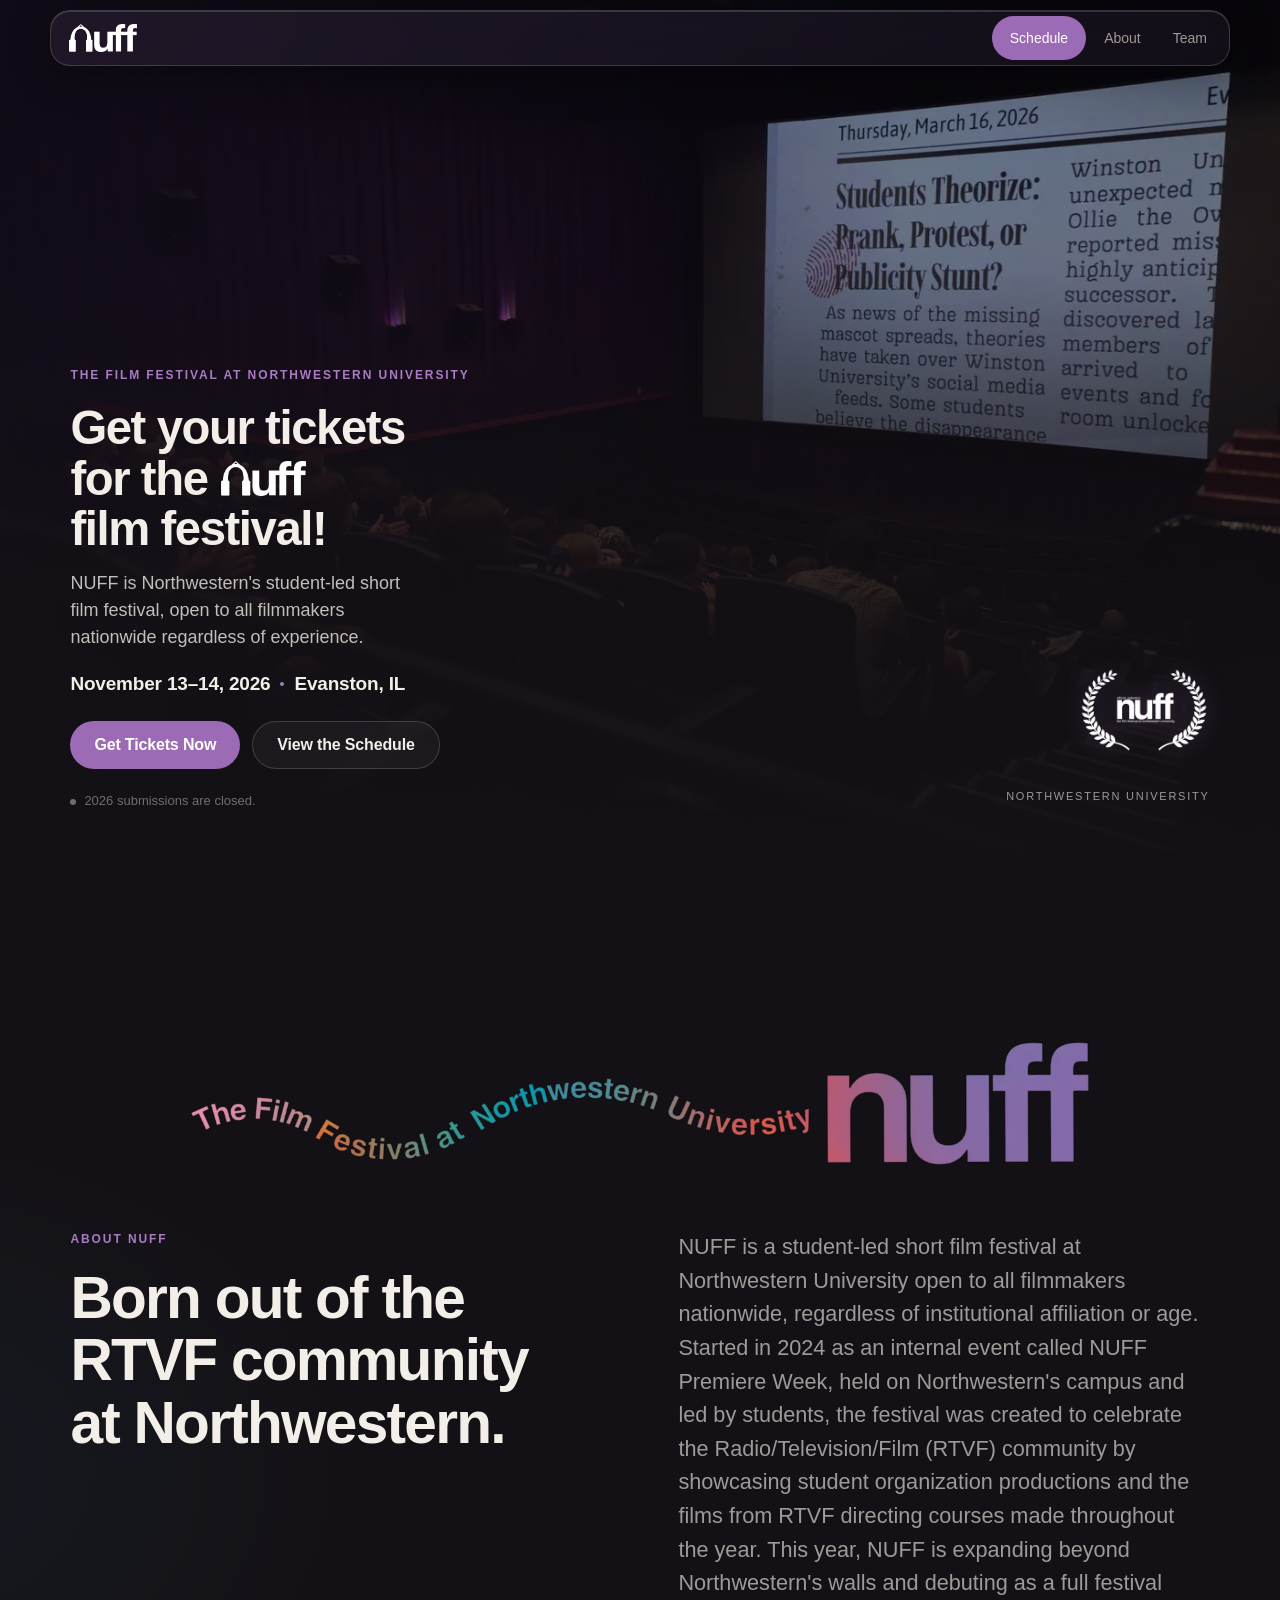
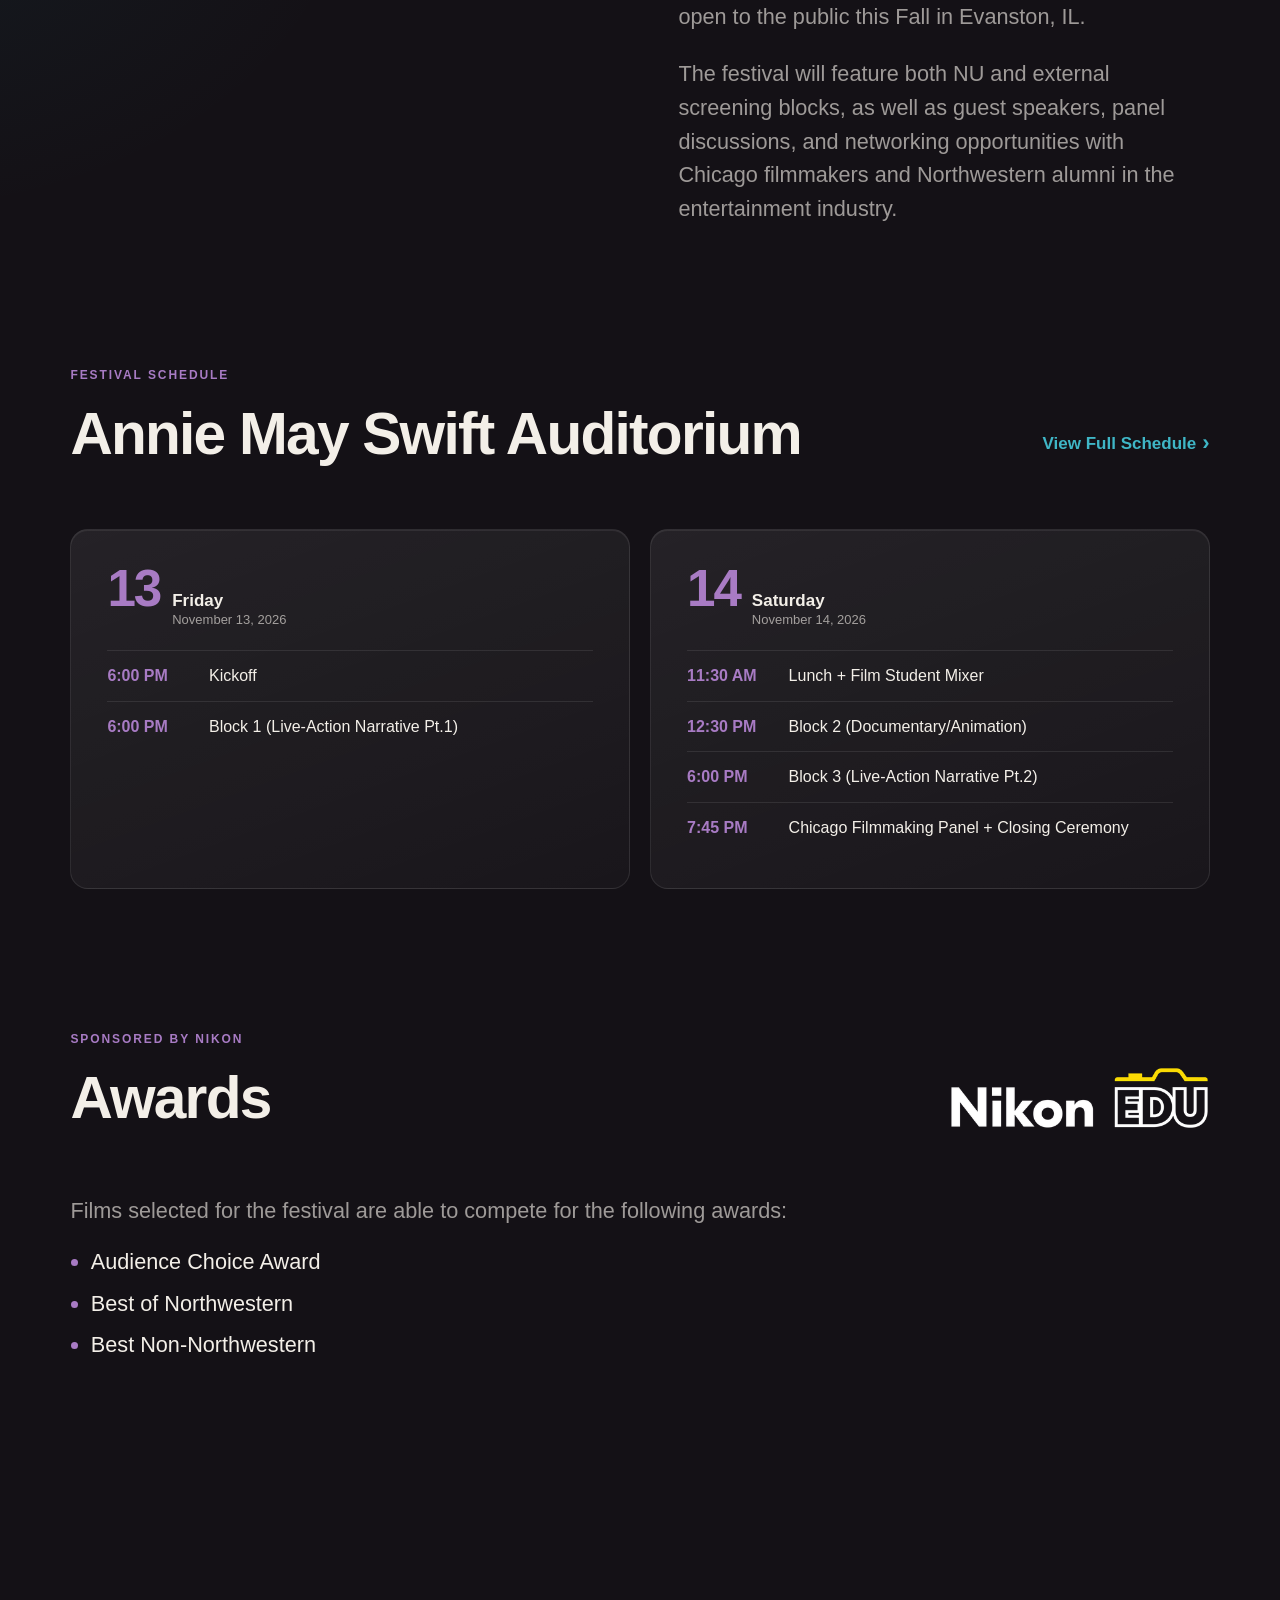
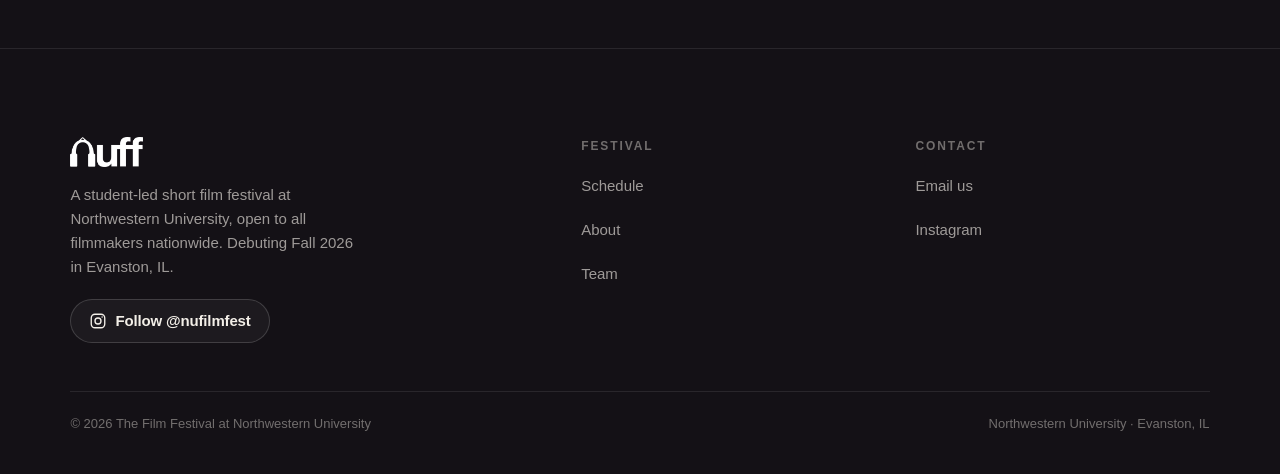
==== commit e6d857fd: "sponsored by nikon" ====
--- a/index.html
+++ b/index.html
@@ -124,6 +124,26 @@
       </div>
     </div>
   </section>
+
+  <section class="section" id="awards" aria-labelledby="awards-title">
+    <div class="wrap">
+      <div class="section-head">
+        <div class="reveal">
+          <p class="eyebrow">Sponsored by Nikon</p>
+          <h2 class="h2" id="awards-title">Awards</h2>
+        </div>
+        <div class="sponsor-logo reveal"><img src="assets/img/nikon-edu-logo.png" srcset="assets/img/nikon-edu-logo.png 1x, assets/img/nikon-edu-logo@2x.png 2x" alt="Nikon EDU" width="423" height="104" loading="lazy" decoding="async"></div>
+      </div>
+      <div class="awards-copy reveal">
+        <p>Films selected for the festival are able to compete for the following awards:</p>
+        <ul>
+          <li>Audience Choice Award</li>
+          <li>Best of Northwestern</li>
+          <li>Best Non-Northwestern</li>
+        </ul>
+      </div>
+    </div>
+  </section>
 </main>
 <footer class="site-footer">
   <div class="wrap">
--- a/assets/css/site.css
+++ b/assets/css/site.css
@@ -518,3 +518,10 @@
 /* Centered ombre graphic */
 picture:has(> .about-graphic) { display: block; }
 .about-graphic { margin-left: auto; margin-right: auto; }
+
+/* ---------- Awards + sponsor ---------- */
+.awards-copy p { color: var(--muted); font-size: var(--fs-lead); line-height: 1.55; }
+.awards-copy ul { margin-top: 14px; padding-left: 1.2em; list-style: disc; }
+.awards-copy li { font-size: var(--fs-lead); line-height: 1.55; padding: 4px 0; }
+.awards-copy li::marker { color: var(--purple); }
+.sponsor-logo img { display: block; height: clamp(44px, 5vw, 66px); width: auto; }
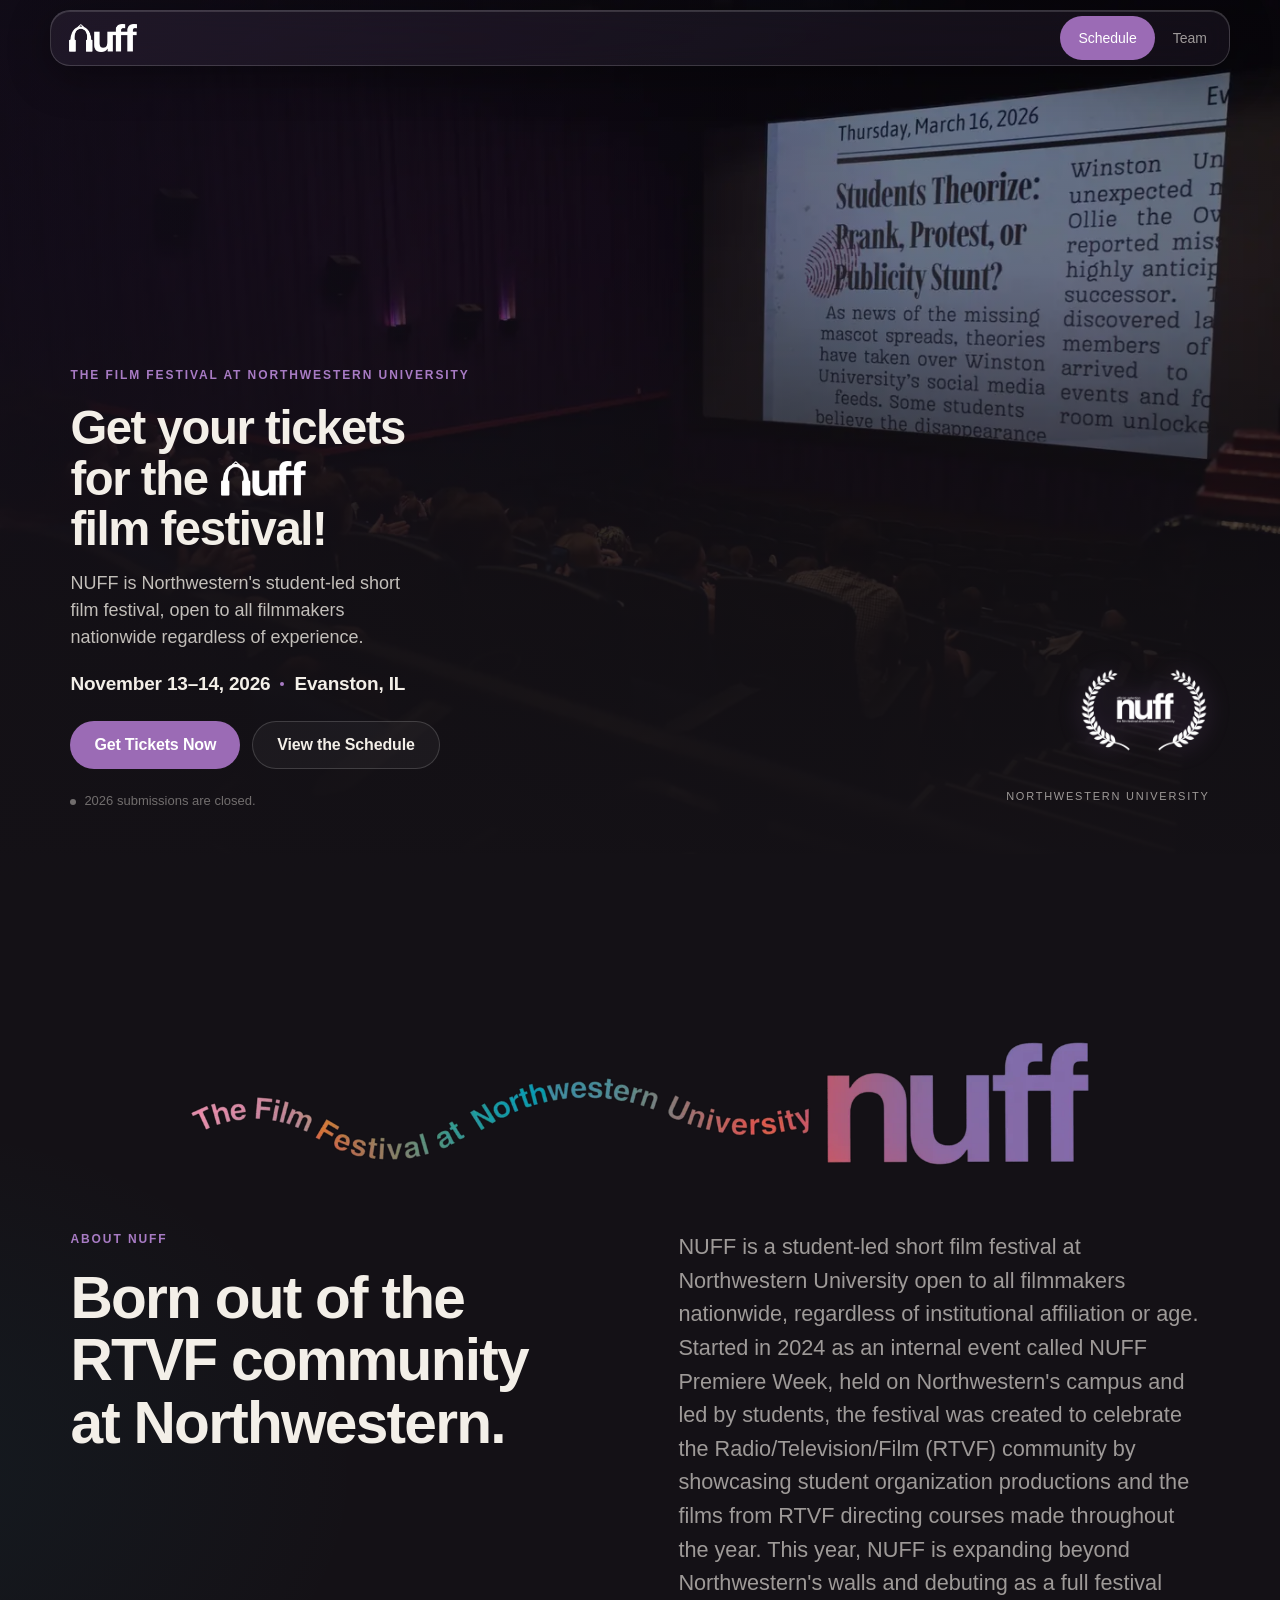
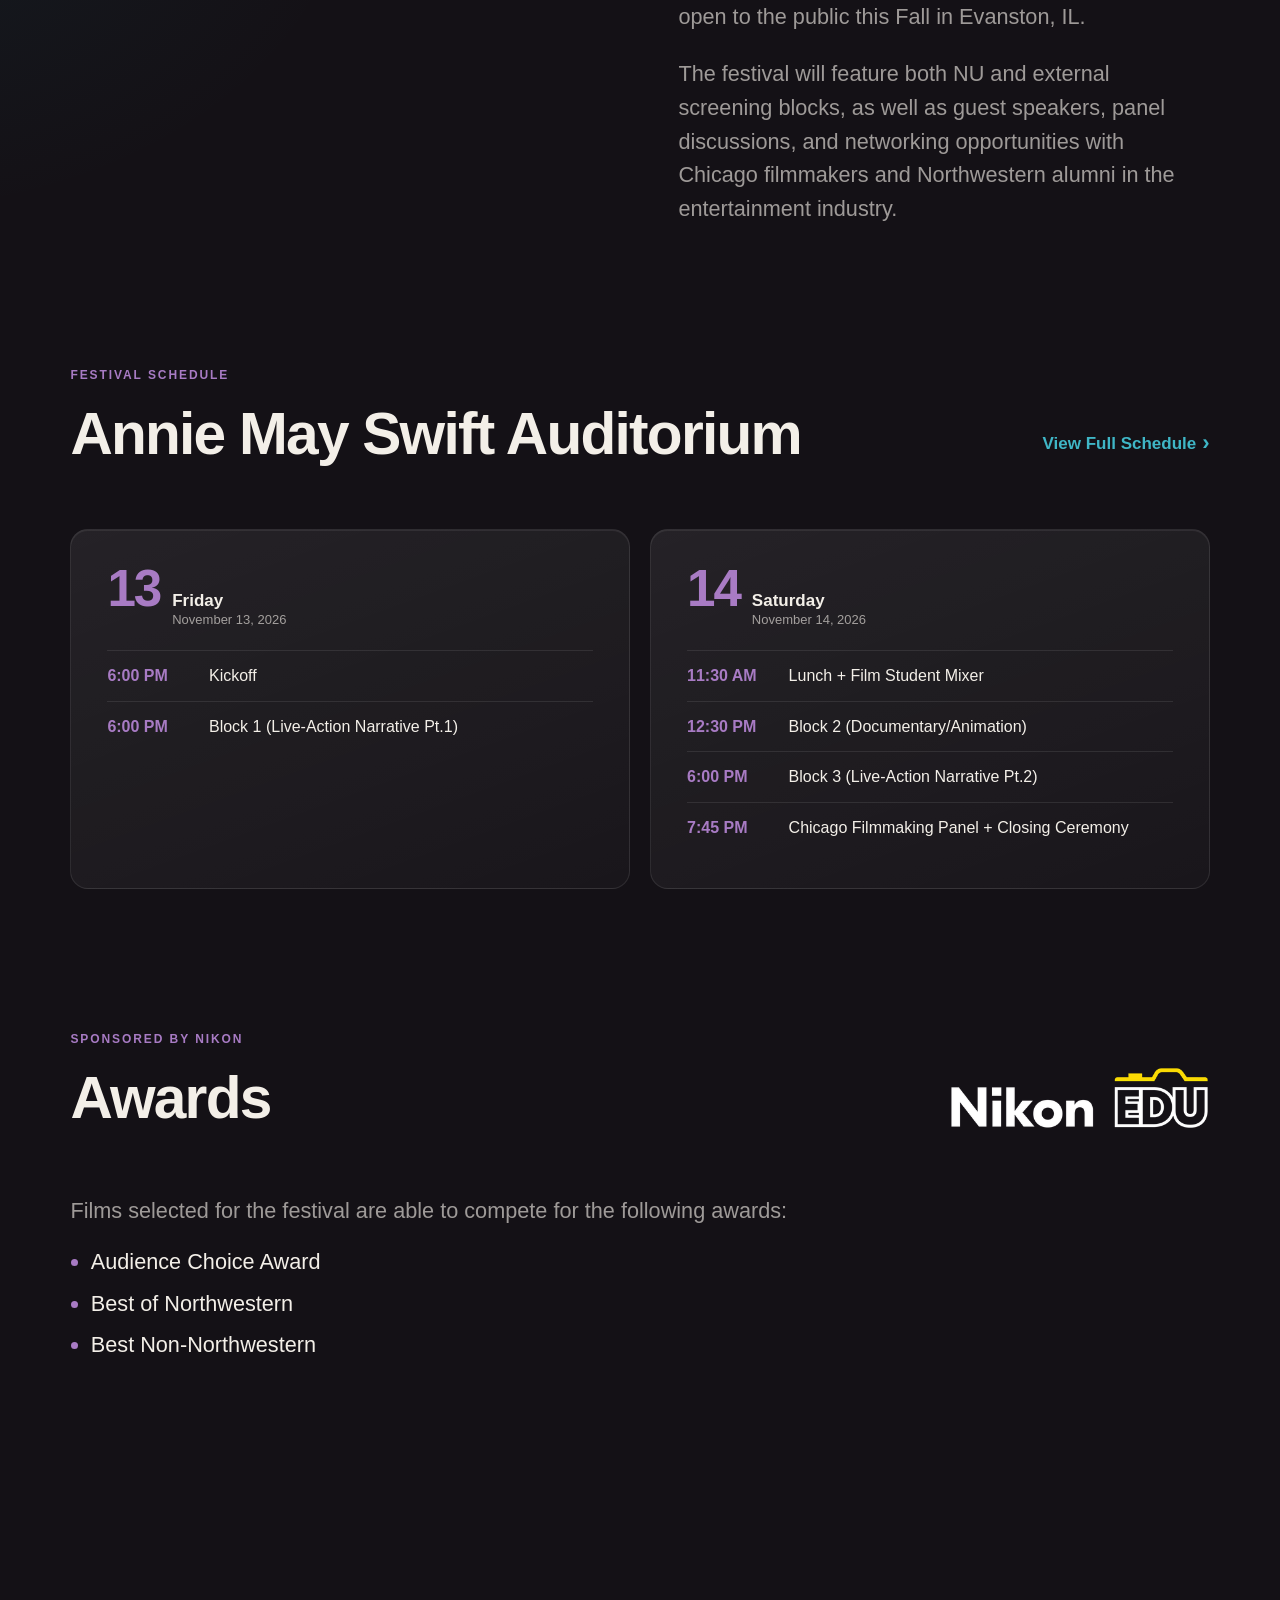
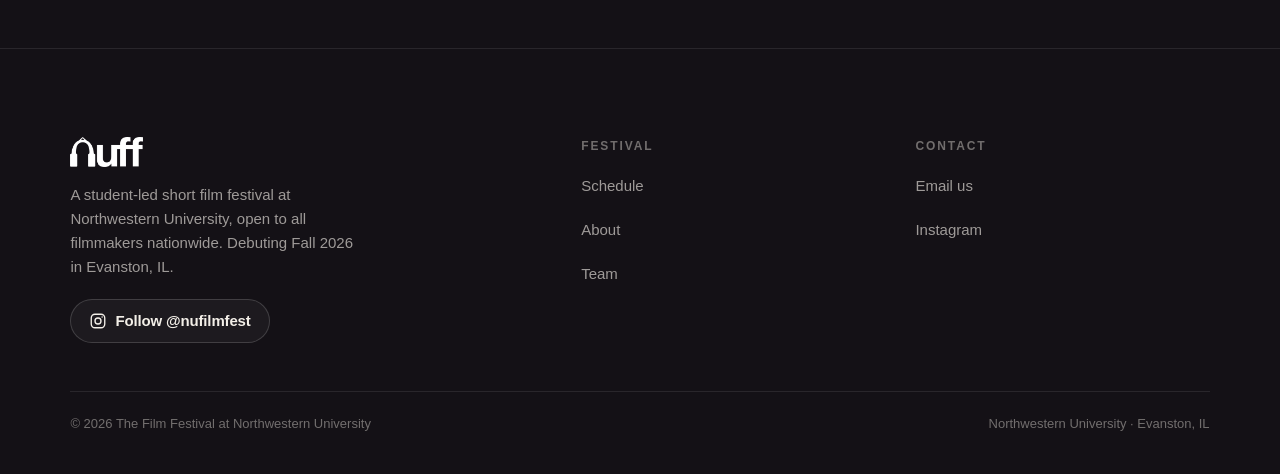
==== commit bfbdf890: "removed about in nav bar" ====
--- a/index.html
+++ b/index.html
@@ -32,7 +32,6 @@
     <a class="nav-logo" href="index.html" aria-label="NUFF home"><img src="assets/img/nuff-logo-white.png" alt="NUFF" width="68" height="28"></a>
     <ul class="nav-links">
       <li><a href="schedule/index.html" class="nav-cta">Schedule</a></li>
-      <li><a href="#about">About</a></li>
       <li><a href="team/index.html">Team</a></li>
     </ul>
     <div class="nav-mobile">
@@ -44,7 +43,6 @@
     <ul>
       <li><a href="index.html" aria-current="page">Home</a></li>
       <li><a href="schedule/index.html">Schedule</a></li>
-      <li><a href="#about">About</a></li>
       <li><a href="team/index.html">Team</a></li>
     </ul>
   </div>
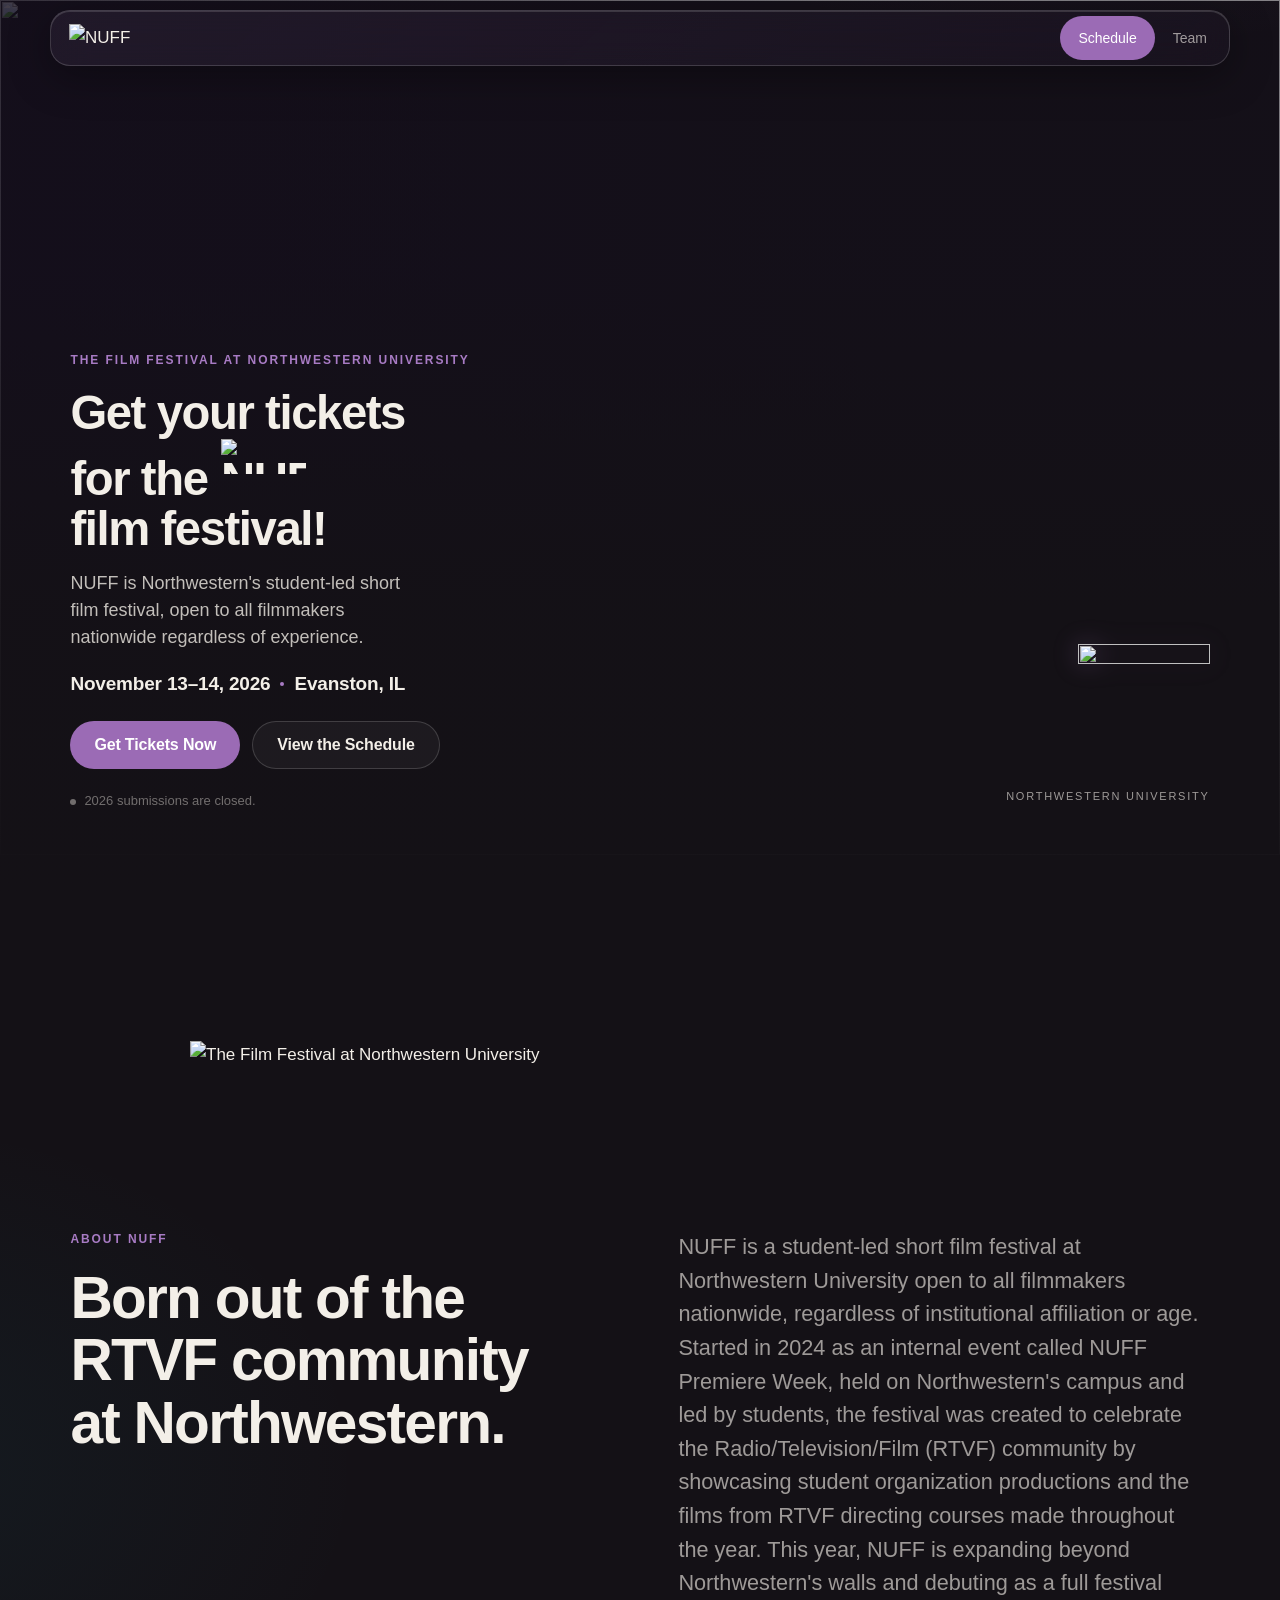
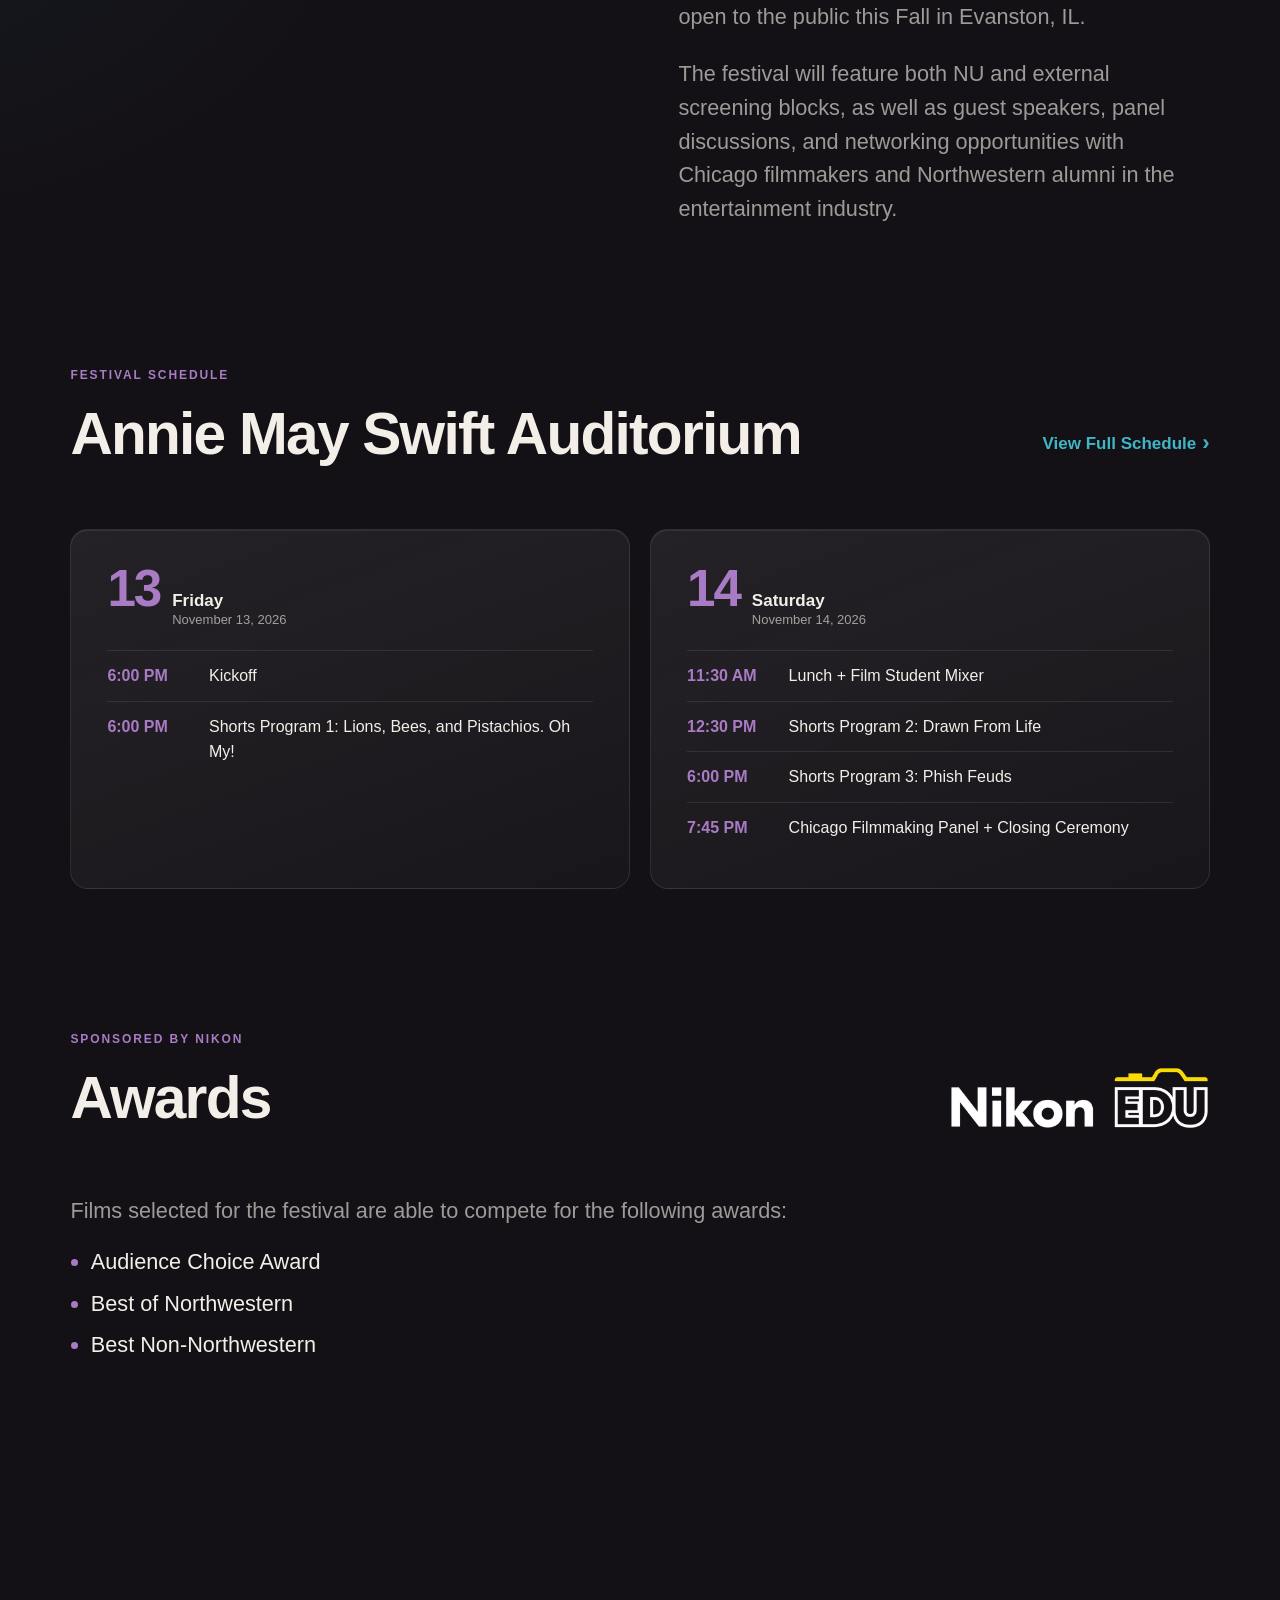
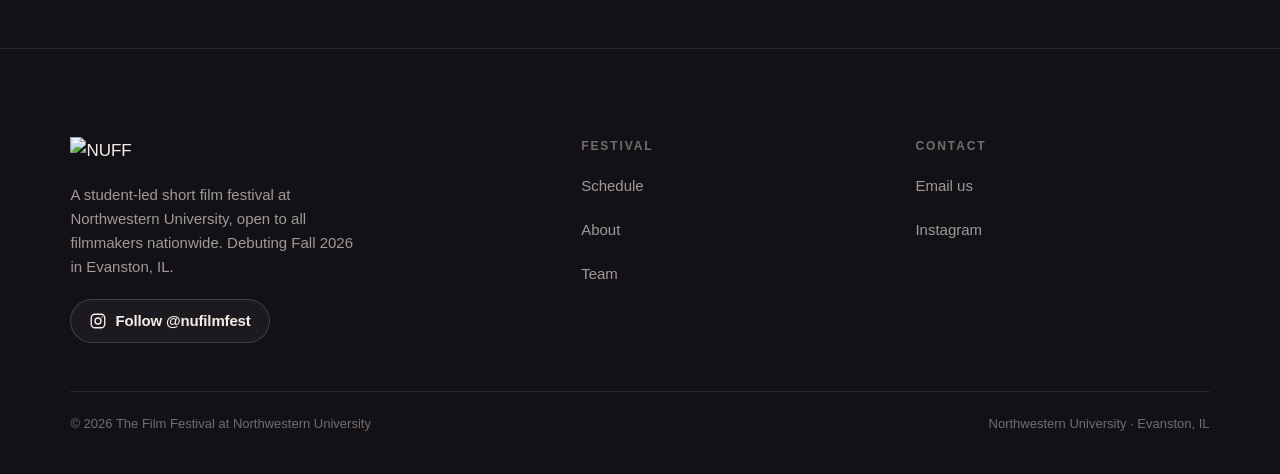
==== commit e47eaa00: "new schedule order" ====
--- a/index.html
+++ b/index.html
@@ -107,15 +107,15 @@
         <h3><span class="date-num">13</span><span class="date-txt">Friday<small>November 13, 2026</small></span></h3>
         <ol class="mini-agenda">
           <li><time>6:00 PM</time><span>Kickoff</span></li>
-          <li><time>6:00 PM</time><span>Block 1 (Live-Action Narrative Pt.1)</span></li>
+          <li><time>6:00 PM</time><span>Shorts Program 1: Lions, Bees, and Pistachios. Oh My!</span></li>
         </ol>
       </article>
       <article class="preview-day glass-flat reveal" style="--i:1">
         <h3><span class="date-num">14</span><span class="date-txt">Saturday<small>November 14, 2026</small></span></h3>
         <ol class="mini-agenda">
           <li><time>11:30 AM</time><span>Lunch + Film Student Mixer</span></li>
-          <li><time>12:30 PM</time><span>Block 2 (Documentary/<wbr>Animation)</span></li>
-          <li><time>6:00 PM</time><span>Block 3 (Live-Action Narrative Pt.2)</span></li>
+          <li><time>12:30 PM</time><span>Shorts Program 2: Drawn From Life</span></li>
+          <li><time>6:00 PM</time><span>Shorts Program 3: Phish Feuds</span></li>
           <li><time>7:45 PM</time><span>Chicago Filmmaking Panel + Closing Ceremony</span></li>
         </ol>
       </article>
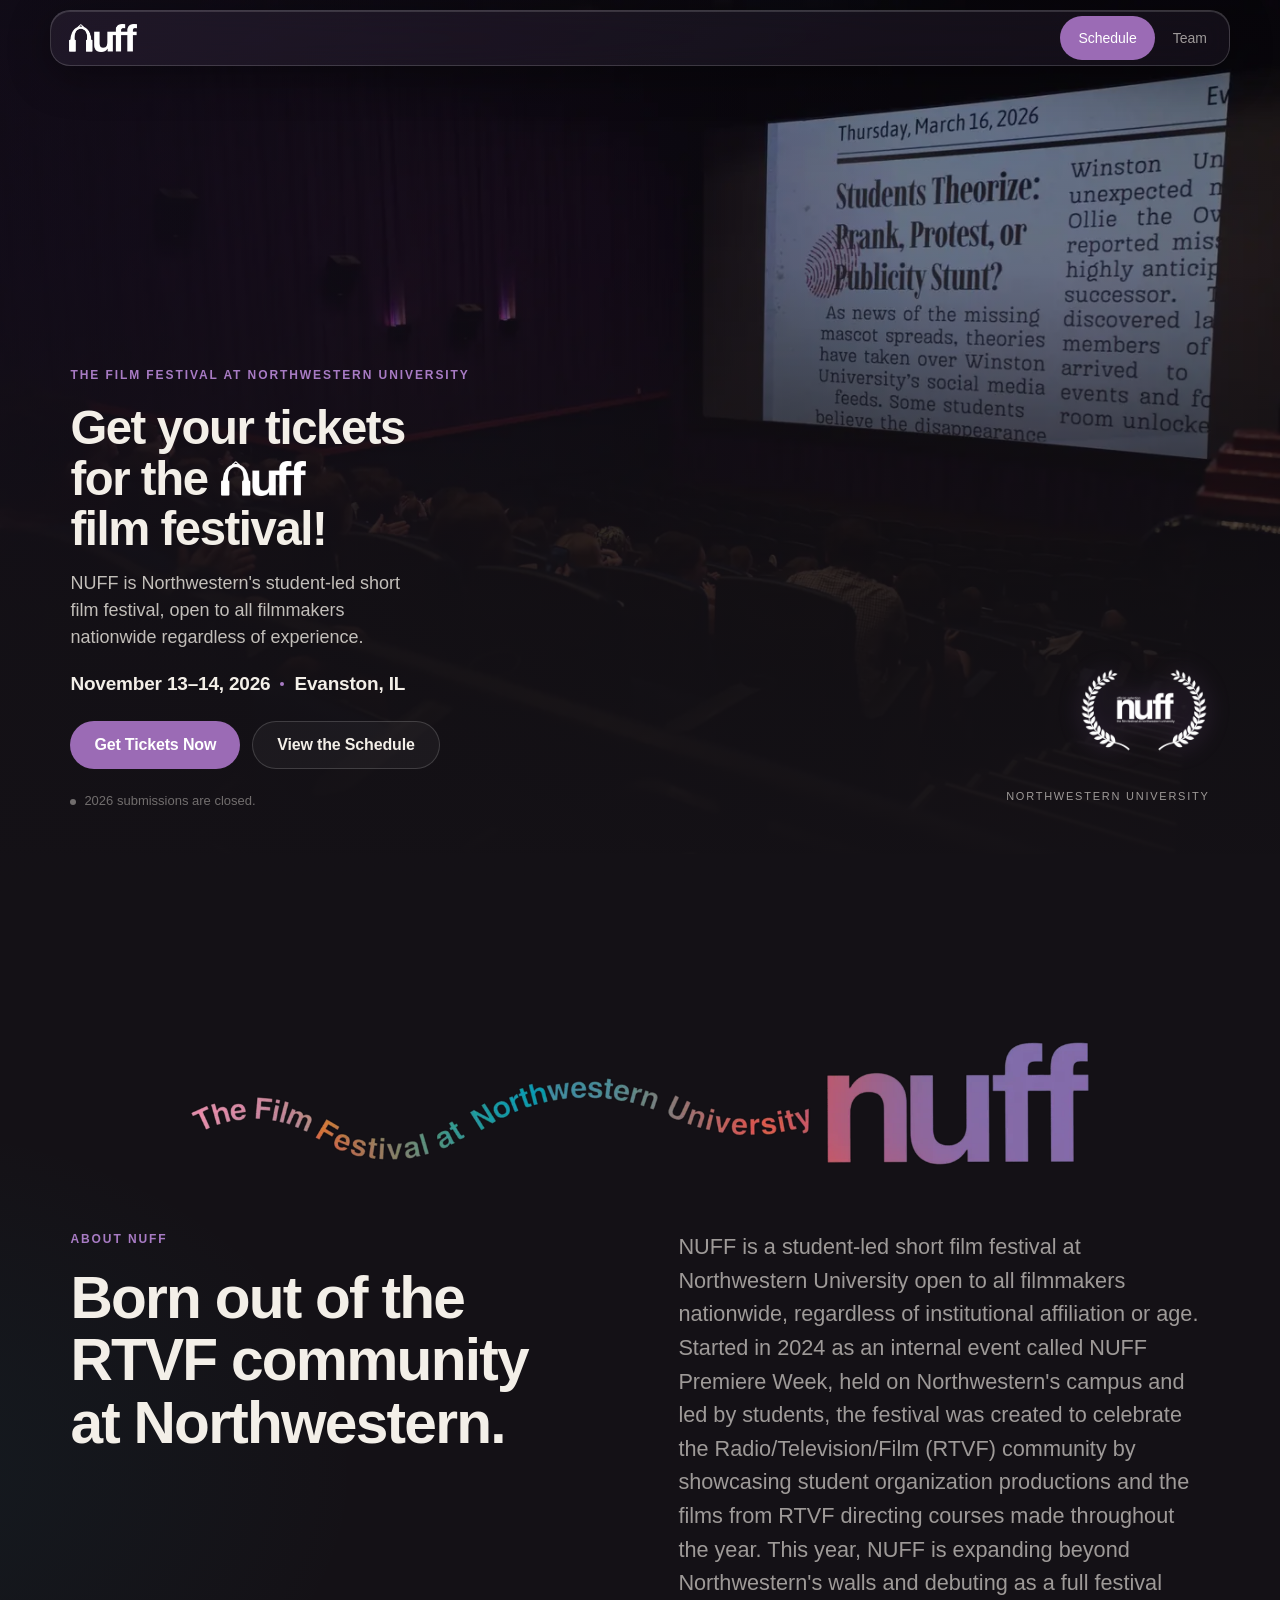
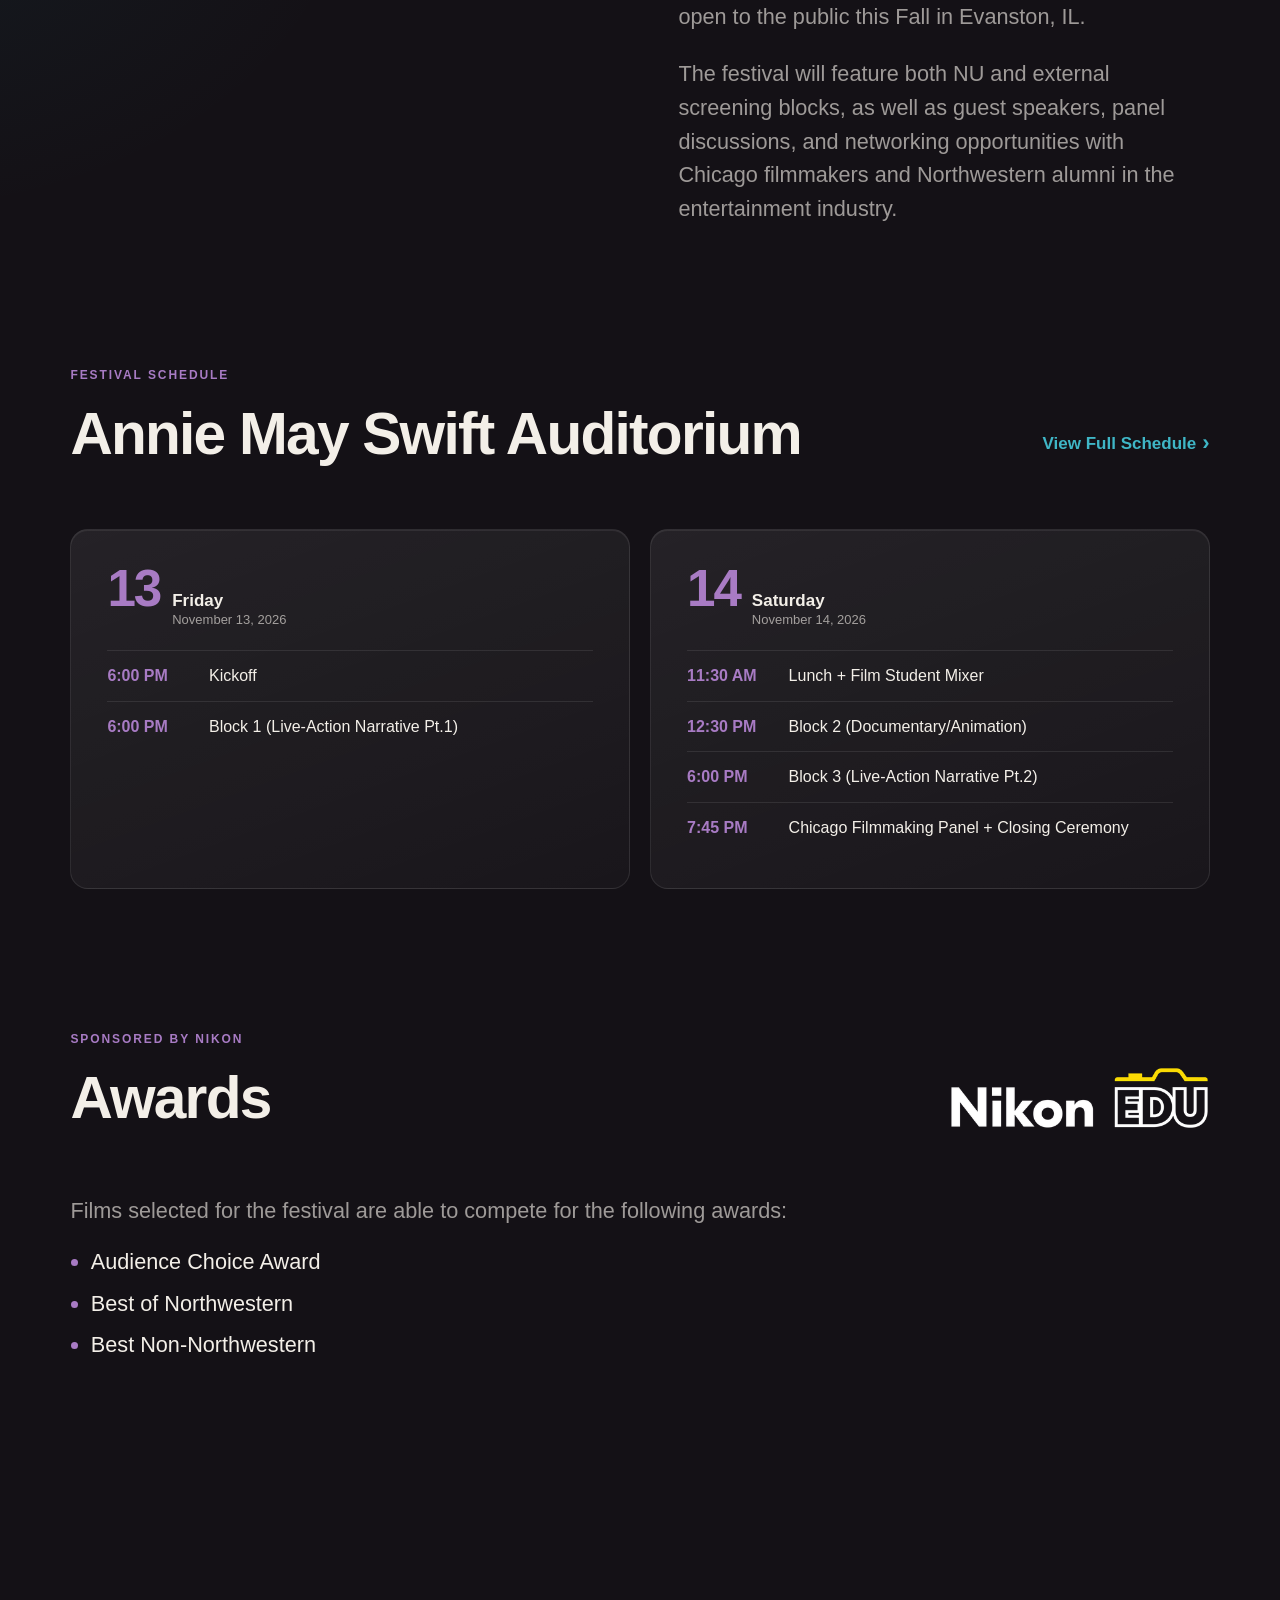
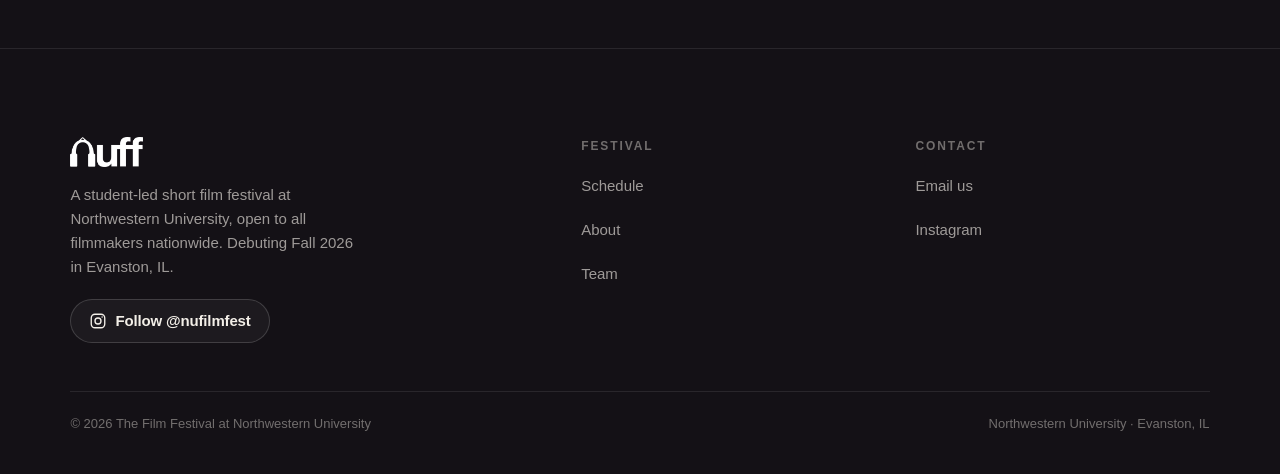
==== commit 3da619e3: "Restore site to bfbdf89" ====
--- a/index.html
+++ b/index.html
@@ -107,15 +107,15 @@
         <h3><span class="date-num">13</span><span class="date-txt">Friday<small>November 13, 2026</small></span></h3>
         <ol class="mini-agenda">
           <li><time>6:00 PM</time><span>Kickoff</span></li>
-          <li><time>6:00 PM</time><span>Shorts Program 1: Lions, Bees, and Pistachios. Oh My!</span></li>
+          <li><time>6:00 PM</time><span>Block 1 (Live-Action Narrative Pt.1)</span></li>
         </ol>
       </article>
       <article class="preview-day glass-flat reveal" style="--i:1">
         <h3><span class="date-num">14</span><span class="date-txt">Saturday<small>November 14, 2026</small></span></h3>
         <ol class="mini-agenda">
           <li><time>11:30 AM</time><span>Lunch + Film Student Mixer</span></li>
-          <li><time>12:30 PM</time><span>Shorts Program 2: Drawn From Life</span></li>
-          <li><time>6:00 PM</time><span>Shorts Program 3: Phish Feuds</span></li>
+          <li><time>12:30 PM</time><span>Block 2 (Documentary/<wbr>Animation)</span></li>
+          <li><time>6:00 PM</time><span>Block 3 (Live-Action Narrative Pt.2)</span></li>
           <li><time>7:45 PM</time><span>Chicago Filmmaking Panel + Closing Ceremony</span></li>
         </ol>
       </article>
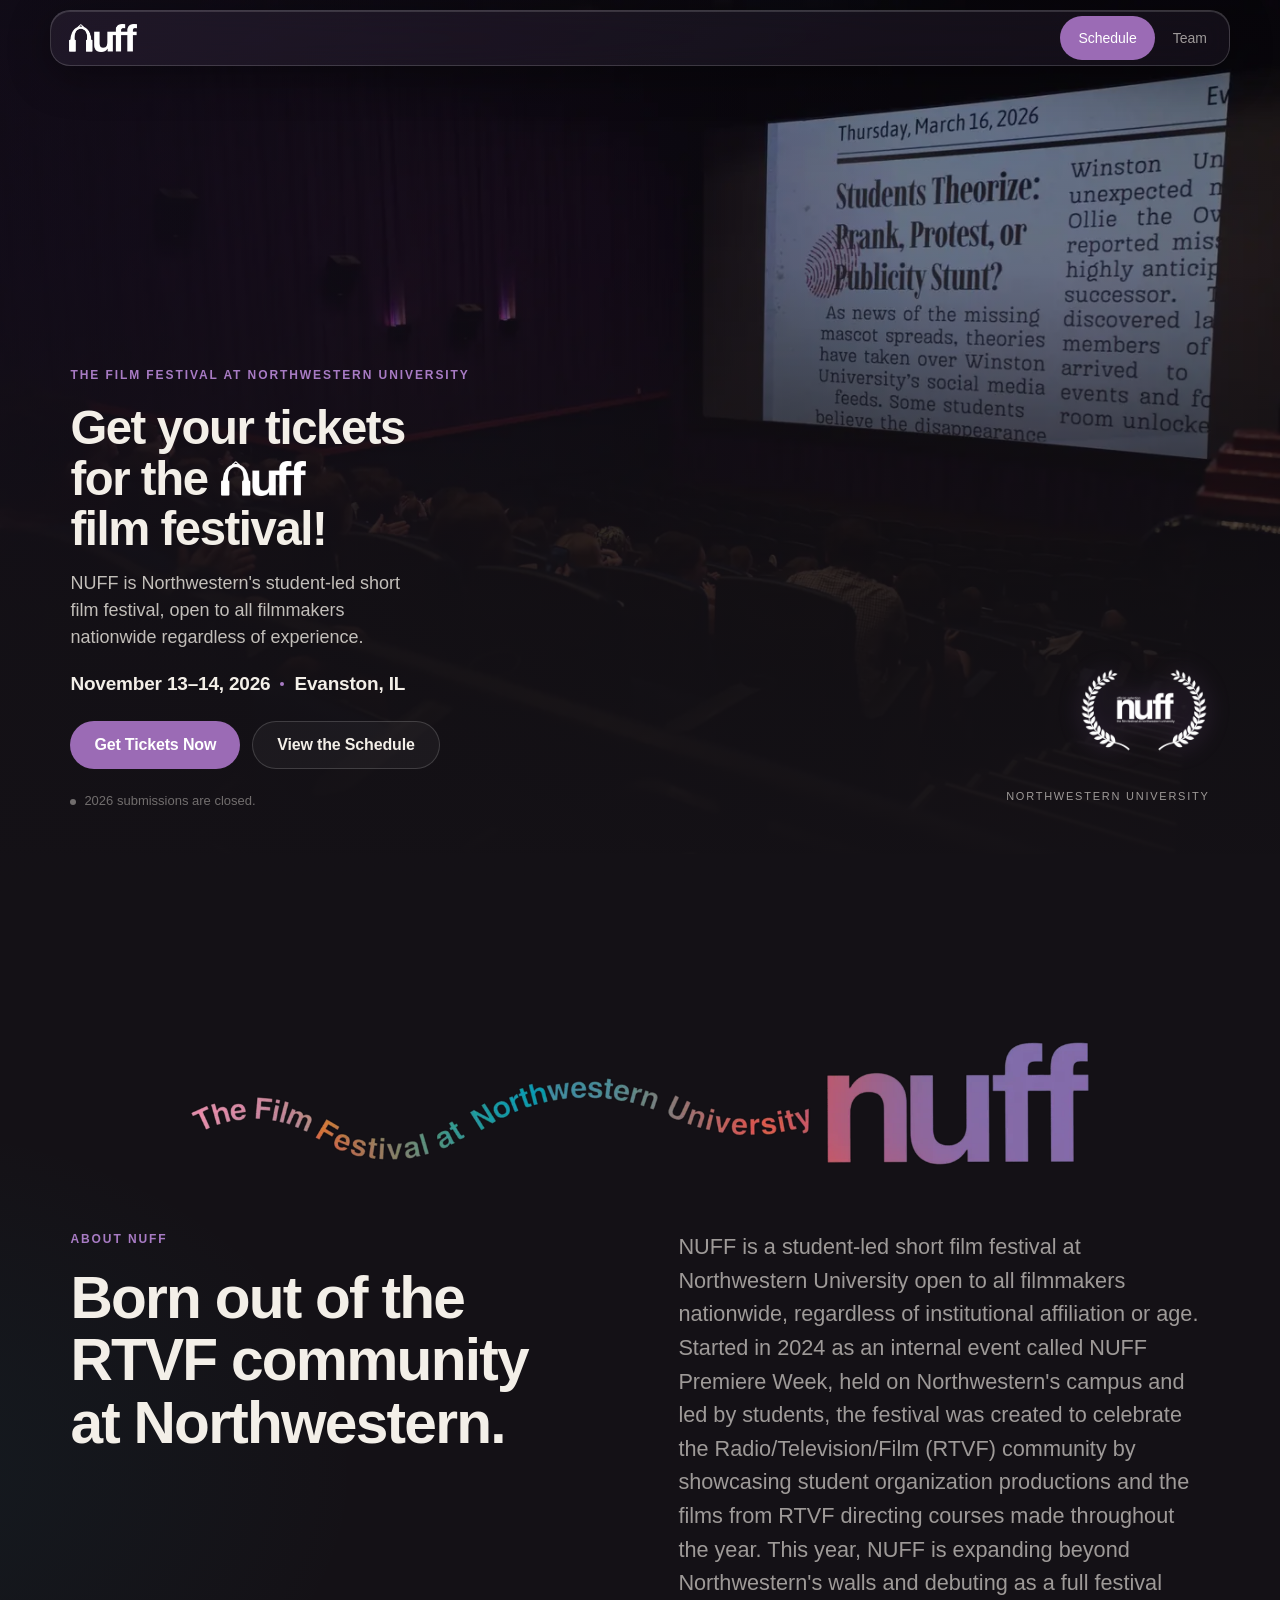
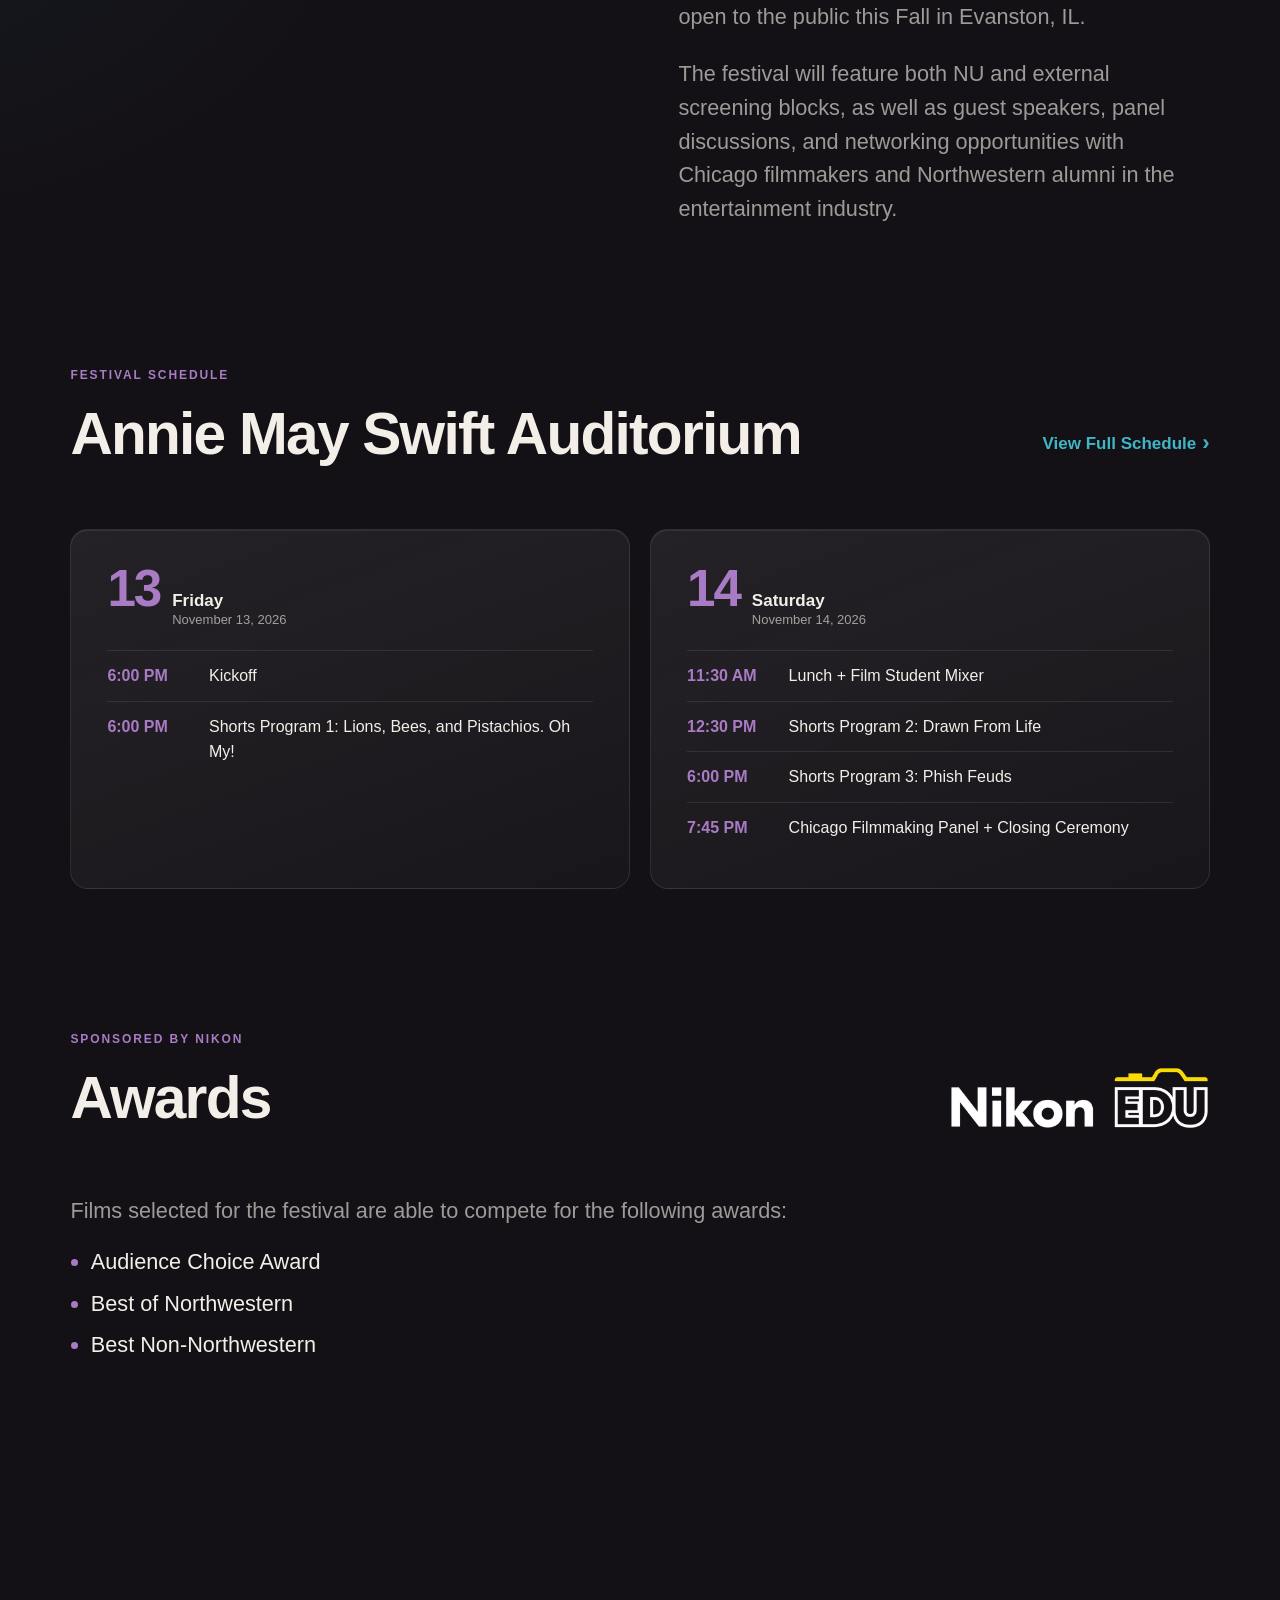
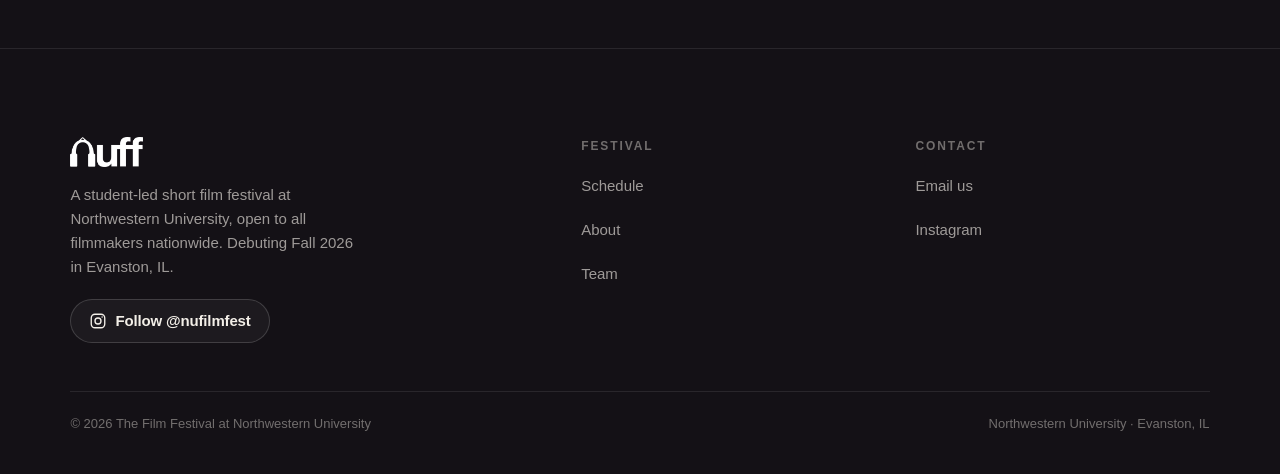
==== commit 987598bf: "chagne photos n schedul" ====
--- a/index.html
+++ b/index.html
@@ -107,15 +107,15 @@
         <h3><span class="date-num">13</span><span class="date-txt">Friday<small>November 13, 2026</small></span></h3>
         <ol class="mini-agenda">
           <li><time>6:00 PM</time><span>Kickoff</span></li>
-          <li><time>6:00 PM</time><span>Block 1 (Live-Action Narrative Pt.1)</span></li>
+          <li><time>6:00 PM</time><span>Shorts Program 1: Lions, Bees, and Pistachios. Oh My!</span></li>
         </ol>
       </article>
       <article class="preview-day glass-flat reveal" style="--i:1">
         <h3><span class="date-num">14</span><span class="date-txt">Saturday<small>November 14, 2026</small></span></h3>
         <ol class="mini-agenda">
           <li><time>11:30 AM</time><span>Lunch + Film Student Mixer</span></li>
-          <li><time>12:30 PM</time><span>Block 2 (Documentary/<wbr>Animation)</span></li>
-          <li><time>6:00 PM</time><span>Block 3 (Live-Action Narrative Pt.2)</span></li>
+          <li><time>12:30 PM</time><span>Shorts Program 2: Drawn From Life</span></li>
+          <li><time>6:00 PM</time><span>Shorts Program 3: Phish Feuds</span></li>
           <li><time>7:45 PM</time><span>Chicago Filmmaking Panel + Closing Ceremony</span></li>
         </ol>
       </article>
